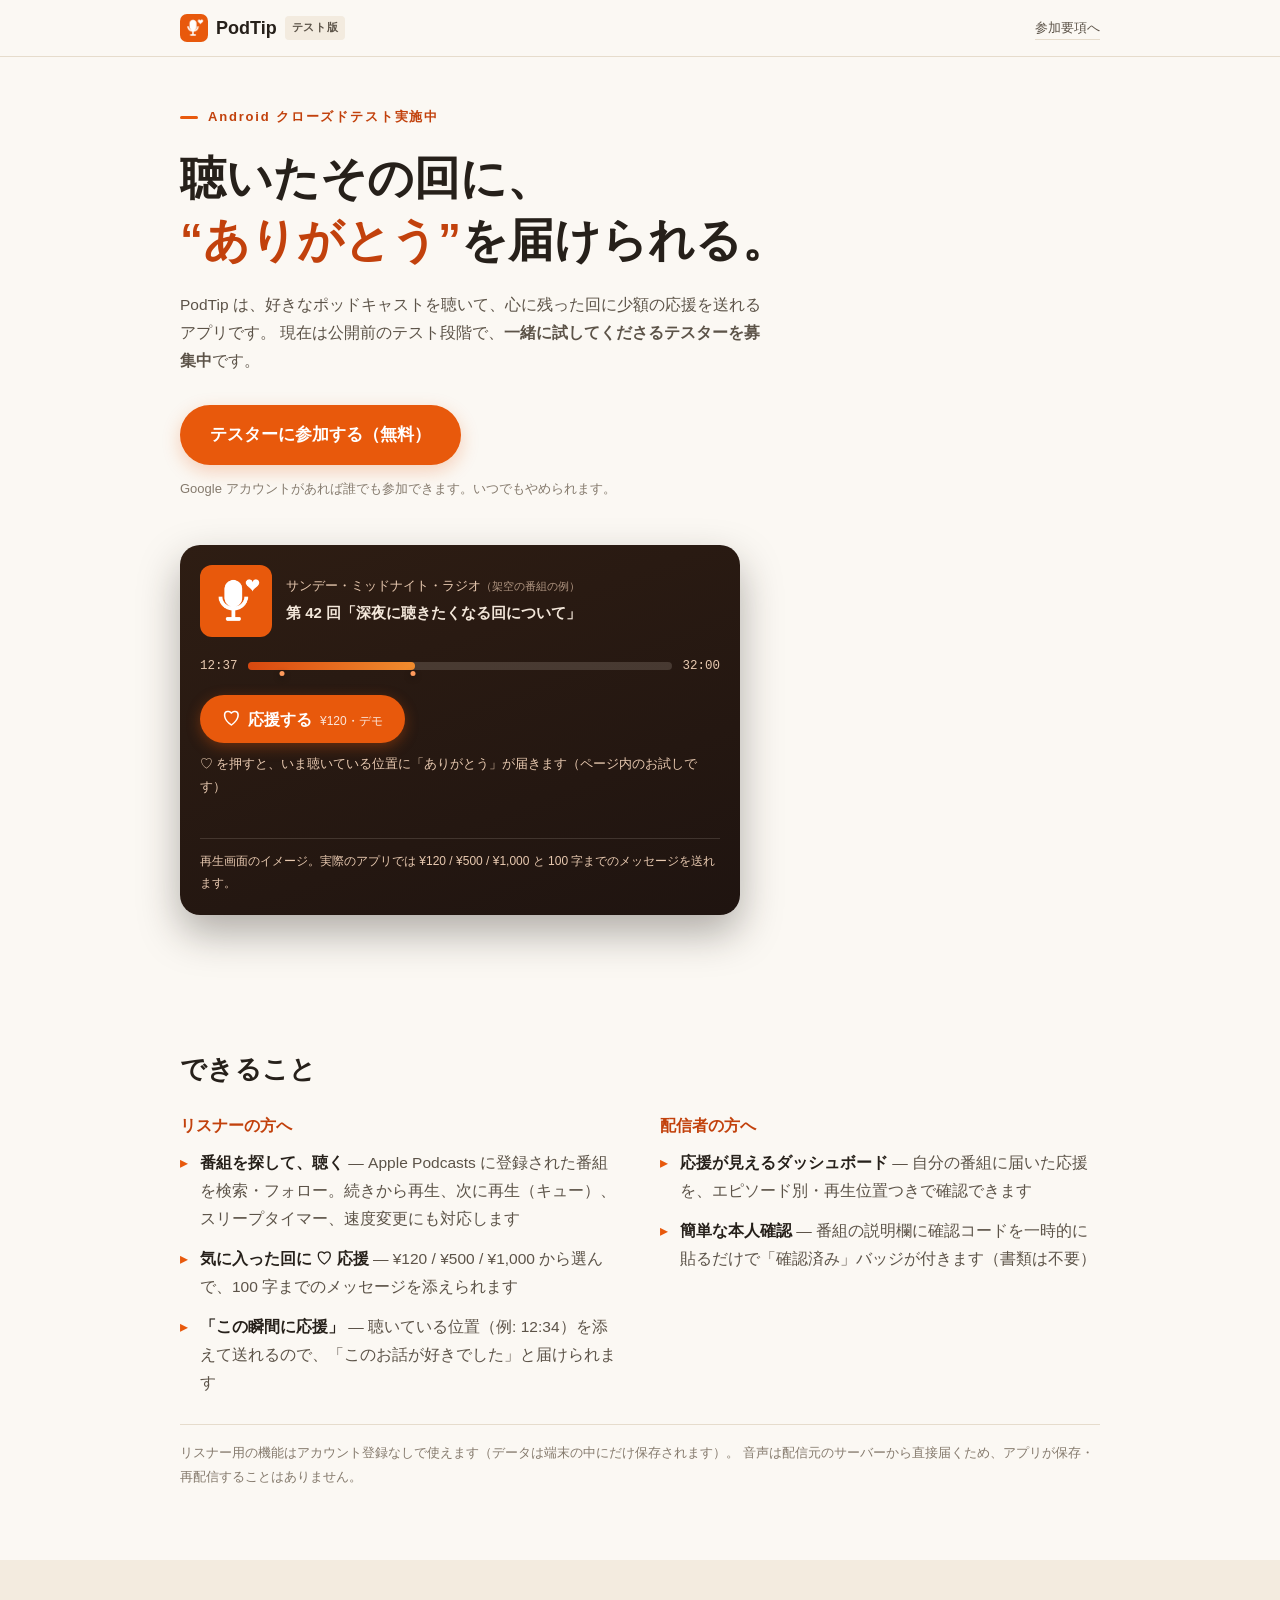
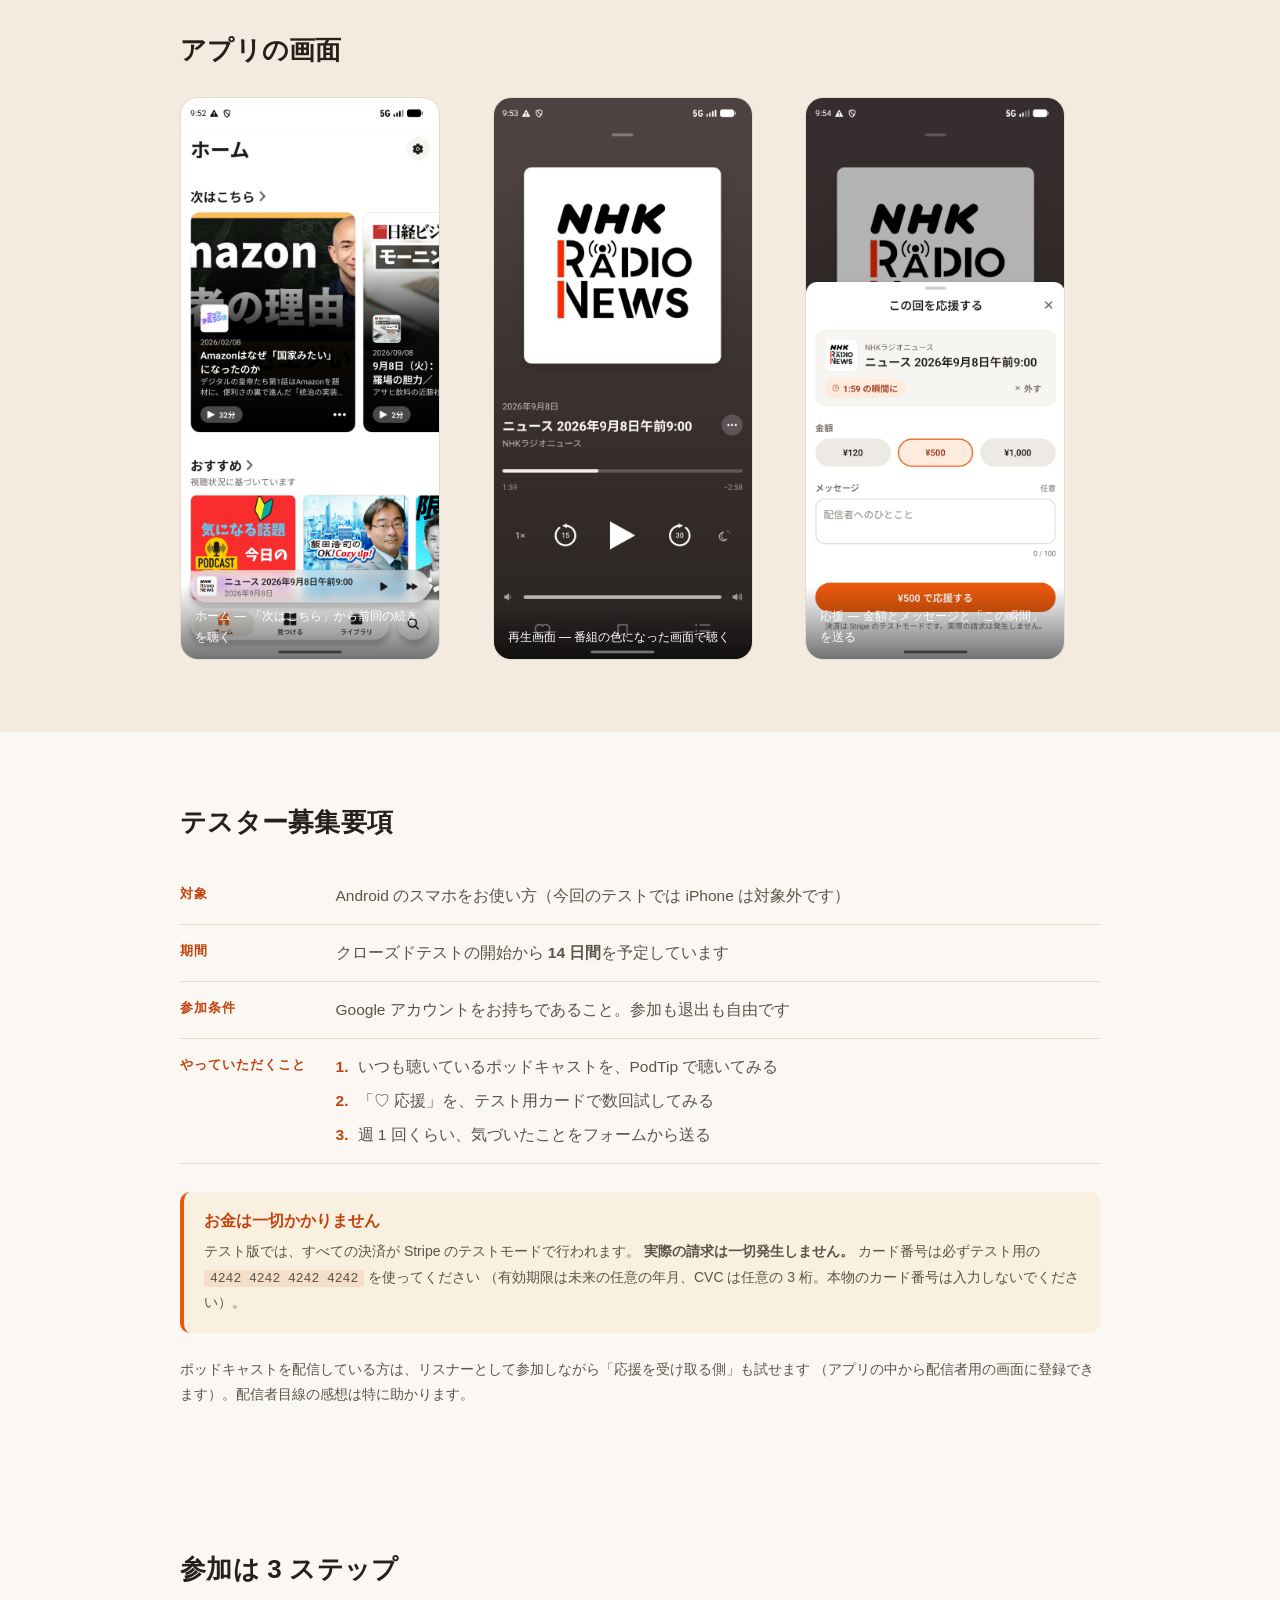
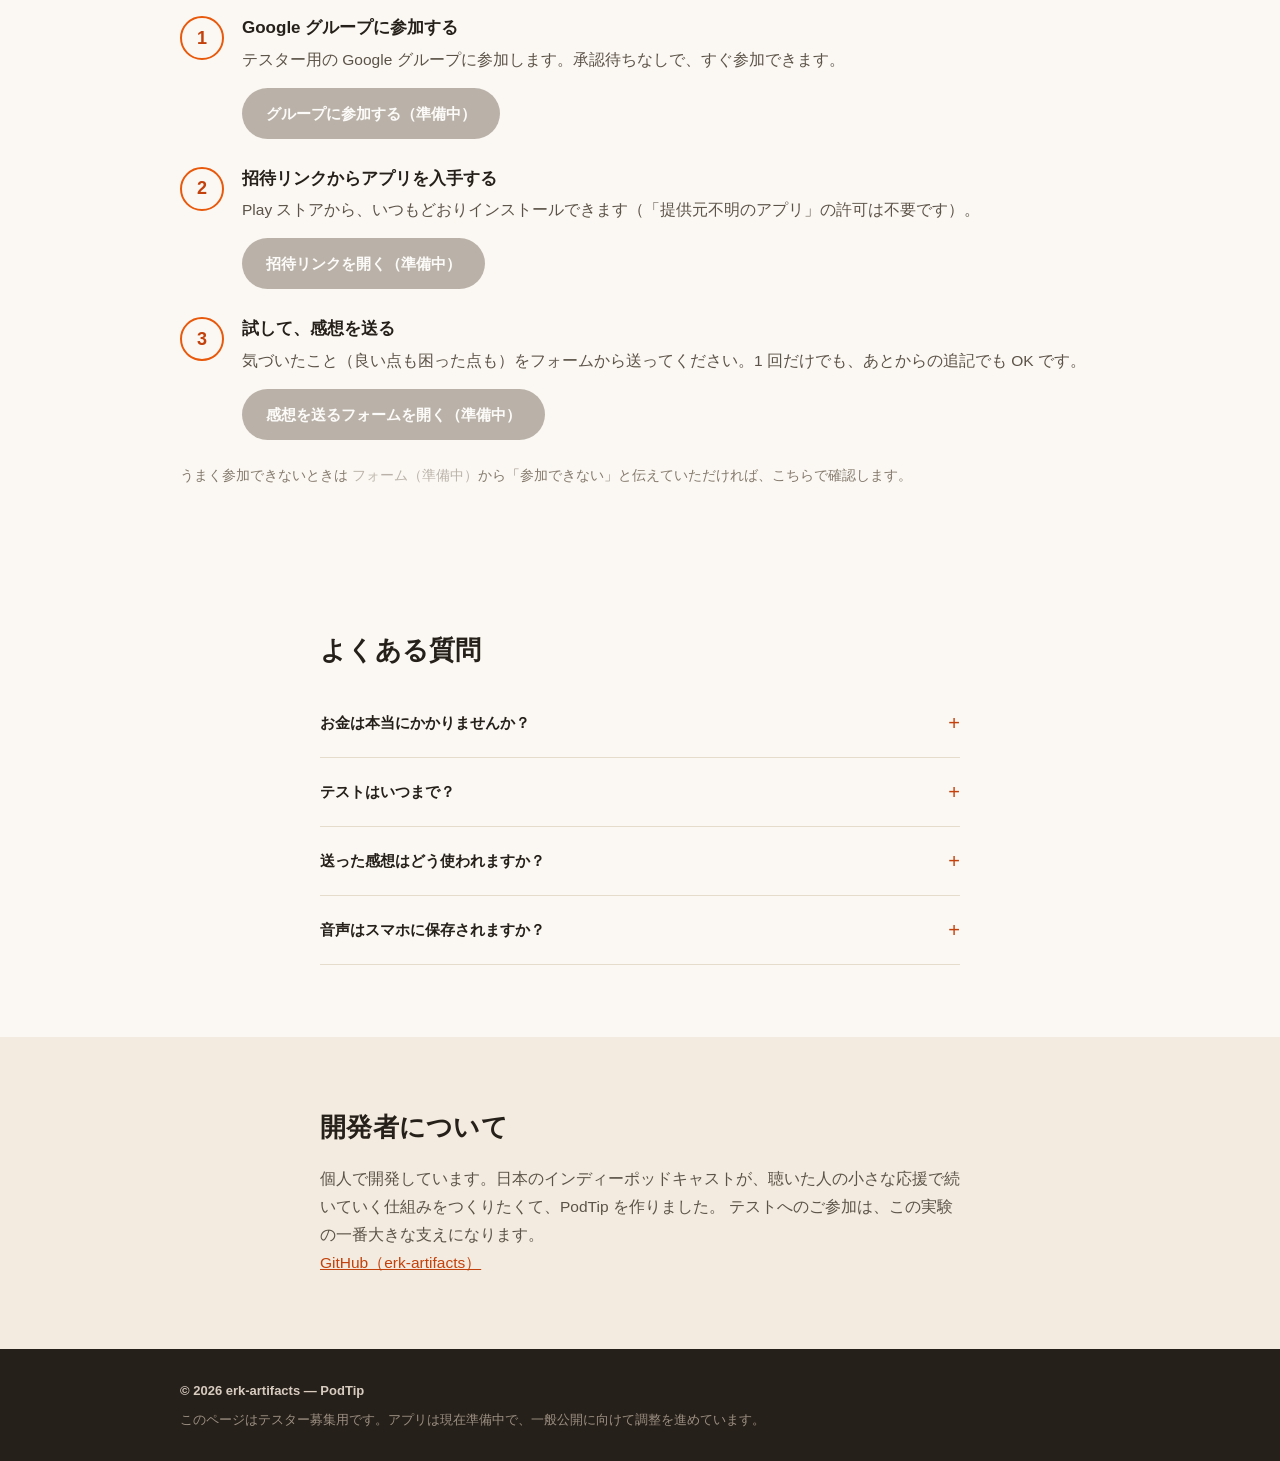
==== index.html @ e0c41a61 "PodTip テスター募集ページの初版 - 素の HTML + CSS + JS（ビルド不要） - 参加に必要な URL は js/config.js に集約（未設定時はボタンが「準備中」になる保険つ" ====
<!doctype html>
<html lang="ja">
<head>
  <meta charset="utf-8">
  <!-- スマホ縦画面を基本にした設定（募集対象が Android スマホユーザーのため） -->
  <meta name="viewport" content="width=device-width, initial-scale=1">

  <title>PodTip — ポッドキャスト投げ銭アプリ（テスター募集中）</title>
  <meta name="description" content="好きなポッドキャストを聴いて、心に残った回に少額の応援を送れるアプリです。番組の検索・フォロー・続きから再生・キューに対応。Android クローズドテストのテスターを募集中です。">

  <!-- SNS でシェアされたときの見え方（OGP）。URL は公開後の住所に合わせてある -->
  <meta property="og:type" content="website">
  <meta property="og:url" content="https://erk-artifacts.github.io/podtip-website/">
  <meta property="og:title" content="PodTip — ポッドキャスト投げ銭アプリ（テスター募集中）">
  <meta property="og:description" content="聴いたその回に、“ありがとう”を届けられる Android アプリ。クローズドテストのテスターを募集中です（お金はかかりません）。">
  <meta property="og:image" content="https://erk-artifacts.github.io/podtip-website/assets/icon.png">

  <link rel="icon" href="assets/favicon.png">
  <link rel="stylesheet" href="css/style.css">
</head>
<body>

  <!-- ==================== ヘッダー ==================== -->
  <header class="site-header">
    <div class="wrap header-inner">
      <p class="brand">
        <img class="brand-icon" src="assets/icon.png" alt="" width="28" height="28">
        <span>PodTip</span>
        <span class="badge">テスト版</span>
      </p>
      <a class="header-link" href="#join">参加要項へ</a>
    </div>
  </header>

  <main>

    <!-- ==================== ヒーロー（一番伝えたいこと） ==================== -->
    <section class="hero">
      <div class="wrap">
        <p class="eyebrow">Android クローズドテスト実施中</p>
        <h1>聴いたその回に、<br><em>“ありがとう”</em>を届けられる。</h1>
        <p class="lead">
          PodTip は、好きなポッドキャストを聴いて、心に残った回に少額の応援を送れるアプリです。
          現在は公開前のテスト段階で、<strong>一緒に試してくださるテスターを募集中</strong>です。
        </p>
        <div class="hero-cta">
          <a class="cta" href="#join">テスターに参加する（無料）</a>
          <p class="cta-note">Google アカウントがあれば誰でも参加できます。いつでもやめられます。</p>
        </div>

        <!-- アプリの再生画面を模した「動くデモ」。
             ♡ ボタンを押すと、いま聴いている位置にハートのピンが刺さります -->
        <figure class="player">
          <div class="player-now">
            <img class="player-art" src="assets/icon.png" alt="" width="72" height="72">
            <div class="player-meta">
              <p class="player-show">サンデー・ミッドナイト・ラジオ<span class="player-dummy">（架空の番組の例）</span></p>
              <p class="player-ep">第 42 回「深夜に聴きたくなる回について」</p>
            </div>
          </div>
          <div class="player-seek">
            <span class="player-time" id="timeNow">12:34</span>
            <!-- このバーの内側に、JavaScript で「応援が届いた位置」のピンを刺します -->
            <div class="seek-bar" id="seekBar">
              <div class="seek-fill" id="seekFill"></div>
            </div>
            <span class="player-time player-total">32:00</span>
          </div>
          <div class="player-actions">
            <button type="button" class="tip-button" id="tipDemo">
              <span class="tip-heart" aria-hidden="true">♡</span>
              応援する<span class="tip-sub">¥120・デモ</span>
            </button>
            <p class="player-note">♡ を押すと、いま聴いている位置に「ありがとう」が届きます（ページ内のお試しです）</p>
          </div>
          <!-- 押したときの「届きました」表示（音は出ません） -->
          <p class="player-toast" id="playerToast" role="status" aria-live="polite"></p>
          <figcaption class="player-caption">
            再生画面のイメージ。実際のアプリでは ¥120 / ¥500 / ¥1,000 と 100 字までのメッセージを送れます。
          </figcaption>
        </figure>
      </div>
    </section>

    <!-- ==================== できること ==================== -->
    <section class="section" id="about">
      <div class="wrap">
        <h2>できること</h2>
        <div class="audience">
          <section class="aud">
            <h3>リスナーの方へ</h3>
            <ul class="aud-list">
              <li><strong>番組を探して、聴く</strong> — Apple Podcasts に登録された番組を検索・フォロー。続きから再生、次に再生（キュー）、スリープタイマー、速度変更にも対応します</li>
              <li><strong>気に入った回に ♡ 応援</strong> — ¥120 / ¥500 / ¥1,000 から選んで、100 字までのメッセージを添えられます</li>
              <li><strong>「この瞬間に応援」</strong> — 聴いている位置（例: 12:34）を添えて送れるので、「このお話が好きでした」と届けられます</li>
            </ul>
          </section>
          <section class="aud">
            <h3>配信者の方へ</h3>
            <ul class="aud-list">
              <li><strong>応援が見えるダッシュボード</strong> — 自分の番組に届いた応援を、エピソード別・再生位置つきで確認できます</li>
              <li><strong>簡単な本人確認</strong> — 番組の説明欄に確認コードを一時的に貼るだけで「確認済み」バッジが付きます（書類は不要）</li>
            </ul>
          </section>
        </div>
        <p class="privacy-note">
          リスナー用の機能はアカウント登録なしで使えます（データは端末の中にだけ保存されます）。
          音声は配信元のサーバーから直接届くため、アプリが保存・再配信することはありません。
        </p>
      </div>
    </section>

    <!-- ==================== 画面 ==================== -->
    <section class="section section-alt">
      <div class="wrap">
        <h2>アプリの画面</h2>
        <ul class="shots">
          <li>
            <figure>
              <img class="screenshot" src="assets/screenshots/01-home.png" alt="ホーム画面。「次はこちら」という続きから聴ける回のカードが並んでいる様子">
              <figcaption>ホーム — 「次はこちら」から前回の続きを聴く</figcaption>
            </figure>
          </li>
          <li>
            <figure>
              <img class="screenshot" src="assets/screenshots/02-player.png" alt="再生画面。番組アートワークの色を使った大きな画面で、シークバーや速度、スリープタイマーなどの操作が並んでいる様子">
              <figcaption>再生画面 — 番組の色になった画面で聴く</figcaption>
            </figure>
          </li>
          <li>
            <figure>
              <img class="screenshot" src="assets/screenshots/03-tip.png" alt="応援の送信画面。金額（¥120 / ¥500 / ¥1,000）とメッセージ、再生位置を選んで送る様子">
              <figcaption>応援 — 金額とメッセージと「この瞬間」を送る</figcaption>
            </figure>
          </li>
        </ul>
      </div>
    </section>

    <!-- ==================== テスター募集要項 ==================== -->
    <section class="section" id="join">
      <div class="wrap">
        <h2>テスター募集要項</h2>
        <dl class="terms">
          <div class="term">
            <dt>対象</dt>
            <dd>Android のスマホをお使い方（今回のテストでは iPhone は対象外です）</dd>
          </div>
          <div class="term">
            <dt>期間</dt>
            <dd>クローズドテストの開始から <strong>14 日間</strong>を予定しています</dd>
          </div>
          <div class="term">
            <dt>参加条件</dt>
            <dd>Google アカウントをお持ちであること。参加も退出も自由です</dd>
          </div>
          <div class="term">
            <dt>やっていただくこと</dt>
            <dd>
              <ol class="todo">
                <li>いつも聴いているポッドキャストを、PodTip で聴いてみる</li>
                <li>「♡ 応援」を、テスト用カードで数回試してみる</li>
                <li>週 1 回くらい、気づいたことをフォームから送る</li>
              </ol>
            </dd>
          </div>
        </dl>

        <!-- 一番誤解されやすい点（お金）を、ここではっきり伝える -->
        <aside class="notice">
          <h3>お金は一切かかりません</h3>
          <p>
            テスト版では、すべての決済が Stripe のテストモードで行われます。
            <strong>実際の請求は一切発生しません。</strong>
            カード番号は必ずテスト用の <code>4242 4242 4242 4242</code> を使ってください
            （有効期限は未来の任意の年月、CVC は任意の 3 桁。本物のカード番号は入力しないでください）。
          </p>
        </aside>

        <p class="creator-call">
          ポッドキャストを配信している方は、リスナーとして参加しながら「応援を受け取る側」も試せます
          （アプリの中から配信者用の画面に登録できます）。配信者目線の感想は特に助かります。
        </p>
      </div>
    </section>

    <!-- ==================== 参加の手順 ==================== -->
    <section class="section section-dark">
      <div class="wrap">
        <h2>参加は 3 ステップ</h2>
        <ol class="steps">
          <li class="step">
            <p class="step-num" aria-hidden="true">1</p>
            <div class="step-body">
              <h3>Google グループに参加する</h3>
              <p>テスター用の Google グループに参加します。承認待ちなしで、すぐ参加できます。</p>
              <a class="button" data-url="googleGroup" target="_blank" rel="noopener">グループに参加する</a>
            </div>
          </li>
          <li class="step">
            <p class="step-num" aria-hidden="true">2</p>
            <div class="step-body">
              <h3>招待リンクからアプリを入手する</h3>
              <p>Play ストアから、いつもどおりインストールできます（「提供元不明のアプリ」の許可は不要です）。</p>
              <a class="button" data-url="optIn" target="_blank" rel="noopener">招待リンクを開く</a>
            </div>
          </li>
          <li class="step">
            <p class="step-num" aria-hidden="true">3</p>
            <div class="step-body">
              <h3>試して、感想を送る</h3>
              <p>気づいたこと（良い点も困った点も）をフォームから送ってください。1 回だけでも、あとからの追記でも OK です。</p>
              <a class="button" data-url="feedback" target="_blank" rel="noopener">感想を送るフォームを開く</a>
            </div>
          </li>
        </ol>
        <p class="steps-note">
          うまく参加できないときは <a class="inline-link" data-url="feedback" target="_blank" rel="noopener">フォーム</a>から「参加できない」と伝えていただければ、こちらで確認します。
        </p>
      </div>
    </section>

    <!-- ==================== よくある質問 ==================== -->
    <section class="section">
      <div class="wrap wrap-narrow">
        <h2>よくある質問</h2>
        <div class="faq">
          <details>
            <summary>お金は本当にかかりませんか？</summary>
            <p>かかりません。テスト版ではすべての決済がテストモードで行われ、請求も引き落としも発生しません。応援の金額は記録されますが、実際のお金は動きません。</p>
          </details>
          <details>
            <summary>テストはいつまで？</summary>
            <p>開始から 14 日間を予定しています。途中でやめるのも自由です（グループから退出するだけです）。</p>
          </details>
          <details>
            <summary>送った感想はどう使われますか？</summary>
            <p>アプリの改善のためだけに使います。感想の内容を、個人を特定できる形で公開することはありません。</p>
          </details>
          <details>
            <summary>音声はスマホに保存されますか？</summary>
            <p>保存されません。音声は聴いている間だけ、配信元のサーバーから直接届きます。端末の容量を圧迫しません。</p>
          </details>
        </div>
      </div>
    </section>

    <!-- ==================== 開発者 ==================== -->
    <section class="section section-alt">
      <div class="wrap wrap-narrow">
        <h2>開発者について</h2>
        <p class="dev-text">
          個人で開発しています。日本のインディーポッドキャストが、聴いた人の小さな応援で続いていく仕組みをつくりたくて、PodTip を作りました。
          テストへのご参加は、この実験の一番大きな支えになります。
        </p>
        <p><a class="inline-link" href="https://github.com/erk-artifacts" target="_blank" rel="noopener">GitHub（erk-artifacts）</a></p>
      </div>
    </section>

  </main>

  <!-- ==================== フッター ==================== -->
  <footer class="site-footer">
    <div class="wrap">
      <p class="footer-brand">© 2026 erk-artifacts — PodTip</p>
      <p class="footer-note">このページはテスター募集用です。アプリは現在準備中で、一般公開に向けて調整を進めています。</p>
    </div>
  </footer>

  <!-- 参加に必要な URL をまとめた設定ファイル（js/config.js）を読み込んでから、動作を書いた main.js を読み込みます -->
  <script src="js/config.js"></script>
  <script src="js/main.js"></script>
</body>
</html>
---- css/style.css ----
/* ============================================================
   PodTip テスター募集ページのスタイル
   ------------------------------------------------------------
   色の考え方: ブランドのオレンジ（#E8590C）の「明るい面」と
   「暗い面（焦げたような濃い茶）」だけでページを作っています。
   ページ全体は暖かい紙色。再生画面デモのカードだけを「夜」にして、
   アプリの持つ静けさと暖かさを両方見せるのがねらいです。
   ============================================================ */

/* ---------- 色・大きさの設定（ここを変えると全体が変わります） ---------- */
:root {
  --paper:      #FBF8F3;  /* ページの地（暖かい白） */
  --paper-2:    #F3EBDF;  /* セクションを分けるときの面 */
  --ink:        #26201A;  /* 本文の黒（暖かい黒） */
  --ink-soft:   #5C5348;  /* 少し薄い黒 */
  --muted:      #857A6D;  /* 注釈などの薄い色 */
  --line:       #E6DCCC;  /* 罫線 */
  --brand:      #E8590C;  /* ブランドのオレンジ（大きい場所用） */
  --brand-strong:#C2410C; /* 小さい文字にも使える濃いオレンジ */
  --ember:      #241812;  /* 夜の背景（オレンジの暗い面） */
  --ember-ink:  #F3E7DA;  /* 夜の上の文字 */
  --ember-soft: #E8C9B0;  /* 夜の上の薄い文字 */
  --ember-acc:  #FF9A5C;  /* 夜の上の明るいオレンジ */

  --radius: 14px;
}

/* ---------- 最初の整理（どのブラウザでも同じ見え方にする最低限） ---------- */
* { box-sizing: border-box; }
html { scroll-behavior: smooth; }
body {
  margin: 0;
  background: var(--paper);
  color: var(--ink);
  font-family: -apple-system, BlinkMacSystemFont, "Segoe UI",
    "Hiragino Kaku Gothic ProN", "Hiragino Sans", "Yu Gothic UI", "Yu Gothic",
    Meiryo, "Noto Sans JP", sans-serif;
  font-size: 15.5px;
  line-height: 1.8;
  -webkit-font-smoothing: antialiased;
}
img { max-width: 100%; display: block; }
h1, h2, h3 { line-height: 1.4; margin: 0; }
h2 { font-size: 26px; font-weight: 800; letter-spacing: .01em; }
p { margin: 0; }
ul, ol { margin: 0; padding: 0; list-style: none; }
a { color: var(--brand-strong); }

/* キーボード操作の人に、いまどこにいるか見えるようにする */
:focus-visible { outline: 2px solid var(--brand-strong); outline-offset: 2px; }

/* ---------- 横幅の容器 ---------- */
.wrap { max-width: 960px; margin: 0 auto; padding: 0 20px; }
.wrap-narrow { max-width: 680px; }

/* ---------- ヘッダー ---------- */
.site-header {
  border-bottom: 1px solid var(--line);
  background: var(--paper);
}
.header-inner {
  display: flex;
  align-items: center;
  justify-content: space-between;
  padding-top: 12px;
  padding-bottom: 12px;
}
.brand {
  display: flex;
  align-items: center;
  gap: 8px;
  margin: 0;
  font-size: 18px;
  font-weight: 800;
}
.brand-icon { border-radius: 7px; }
.badge {
  font-size: 11px;
  font-weight: 600;
  color: var(--ink-soft);
  background: var(--paper-2);
  border-radius: 4px;
  padding: 2px 7px;
  letter-spacing: .06em;
}
.header-link {
  font-size: 13px;
  color: var(--ink-soft);
  text-decoration: none;
  border-bottom: 1px solid var(--line);
}
.header-link:hover { color: var(--brand-strong); border-color: var(--brand-strong); }

/* ---------- セクション共通の余白 ---------- */
.section { padding-top: 56px; padding-bottom: 56px; }
.section-alt { background: var(--paper-2); }

/* ============================================================
   ヒーロー（一番伝えたいこと）
   ============================================================ */
.hero { padding-top: 48px; padding-bottom: 64px; }

.eyebrow {
  display: flex;
  align-items: center;
  gap: 10px;
  font-size: 13px;
  font-weight: 700;
  letter-spacing: .14em;
  color: var(--brand-strong);
}
.eyebrow::before {
  content: "";
  width: 18px;
  height: 3px;
  border-radius: 2px;
  background: var(--brand);
}

.hero h1 {
  margin-top: 18px;
  font-size: clamp(30px, 7.2vw, 46px);
  font-weight: 800;
  font-feature-settings: "palt"; /* 和文の約物を詰めて、見出しを締める */
  line-height: 1.35;
}
.hero h1 em {
  font-style: normal;
  color: var(--brand-strong);
}

.lead {
  margin-top: 20px;
  max-width: 38em;
  color: var(--ink-soft);
}

.hero-cta { margin-top: 30px; }
.cta {
  display: inline-block;
  background: var(--brand);
  color: #fff;
  font-size: 17px;
  font-weight: 700;
  text-decoration: none;
  padding: 15px 30px;
  border-radius: 999px;
  box-shadow: 0 6px 18px rgba(232, 89, 12, .25);
  transition: background .15s ease, transform .15s ease;
}
.cta:hover { background: #D9480F; transform: translateY(-1px); }
.cta:active { transform: translateY(0); }
.cta-note { margin-top: 12px; font-size: 13px; color: var(--muted); }

/* ============================================================
   再生画面のデモ（このページの顔）
   ------------------------------------------------------------
   アプリの再生画面のように、暗い面の上に
   シークバーと ♡ ボタンを置いています。
   ============================================================ */
.player {
  margin: 44px 0 0;
  max-width: 560px;
  padding: 20px;
  border-radius: 20px;
  background: linear-gradient(160deg, #2E1D13, #1F1410);
  box-shadow: 0 18px 40px rgba(38, 32, 26, .35);
}

.player-now { display: flex; gap: 14px; align-items: center; }
.player-art { border-radius: 12px; }
.player-meta { min-width: 0; }
.player-show {
  font-size: 12.5px;
  color: var(--ember-soft);
  overflow: hidden;
  text-overflow: ellipsis;
  white-space: nowrap;
}
.player-dummy { font-size: 10.5px; opacity: .7; }
.player-ep {
  margin-top: 2px;
  font-size: 15px;
  font-weight: 700;
  color: var(--ember-ink);
}

/* シークバー（再生位置のバー） */
.player-seek {
  display: flex;
  align-items: center;
  gap: 10px;
  margin-top: 18px;
}
.player-time {
  font-family: ui-monospace, "SF Mono", Consolas, "Courier New", monospace;
  font-variant-numeric: tabular-nums; /* 数字の幅がそろって、カウントアップしても震えない */
  font-size: 12.5px;
  color: var(--ember-soft);
  min-width: 4.5ch;
}
.player-total { text-align: right; }
.seek-bar {
  position: relative;
  flex: 1;
  height: 8px;
  border-radius: 999px;
  background: rgba(243, 231, 218, .16);
}
.seek-fill {
  height: 100%;
  border-radius: inherit;
  background: linear-gradient(90deg, #D9480F, #F08C2E); /* アートワークの支配色グラデの引用 */
}

/* ♡ のピン（応援が届いた位置の目印） */
.seek-pin {
  position: absolute;
  bottom: 2px;
  transform: translateX(-50%);
  font-size: 13px;
  line-height: 1;
  color: var(--ember-acc);
  filter: drop-shadow(0 2px 3px rgba(0, 0, 0, .45));
  pointer-events: none;
  animation: pin-drop .35s ease-out;
}
.seek-pin::after { /* ♡ の下に、バー上の位置を示す点 */
  content: "";
  position: absolute;
  left: 50%;
  top: 100%;
  transform: translate(-50%, 3px);
  width: 5px;
  height: 5px;
  border-radius: 50%;
  background: var(--ember-acc);
}
@keyframes pin-drop {
  from { transform: translateX(-50%) translateY(-7px); opacity: 0; }
  to   { transform: translateX(-50%) translateY(0);    opacity: 1; }
}

/* ♡ 応援ボタン */
.player-actions { margin-top: 18px; }
.tip-button {
  display: inline-flex;
  align-items: baseline;
  gap: 8px;
  border: none;
  cursor: pointer;
  background: var(--brand);
  color: #fff;
  font-size: 16px;
  font-weight: 700;
  font-family: inherit;
  padding: 12px 22px;
  border-radius: 999px;
  box-shadow: 0 4px 14px rgba(232, 89, 12, .35);
  transition: background .15s ease;
}
.tip-button:hover { background: #D9480F; }
.tip-heart { font-size: 18px; }
.tip-sub { font-size: 12px; font-weight: 500; opacity: .85; }
.tip-button.bounce { animation: bounce .35s ease-out; }
@keyframes bounce {
  0%   { transform: scale(1); }
  35%  { transform: scale(1.07); }
  100% { transform: scale(1); }
}

.player-note {
  margin-top: 10px;
  font-size: 12.5px;
  color: var(--ember-soft);
}

/* 「届きました」の一言表示 */
.player-toast {
  min-height: 1.4em;
  margin-top: 8px;
  font-size: 13px;
  color: var(--ember-acc);
  opacity: 0;
  transition: opacity .25s ease;
}
.player-toast.is-shown { opacity: 1; }

.player-caption {
  margin-top: 14px;
  font-size: 12px;
  color: var(--ember-soft);
  border-top: 1px solid rgba(243, 231, 218, .14);
  padding-top: 12px;
}

/* ============================================================
   できること
   ============================================================ */
.audience { margin-top: 28px; display: grid; gap: 28px; }
.aud h3 {
  font-size: 16px;
  font-weight: 800;
  color: var(--brand-strong);
}
.aud-list { margin-top: 12px; display: grid; gap: 12px; }
.aud-list li {
  position: relative;
  padding-left: 20px;
  color: var(--ink-soft);
}
.aud-list li::before {
  content: "▸";
  position: absolute;
  left: 0;
  color: var(--brand);
}
.aud-list strong { color: var(--ink); }

.privacy-note {
  margin-top: 28px;
  font-size: 13px;
  color: var(--muted);
  border-top: 1px solid var(--line);
  padding-top: 16px;
}

/* ============================================================
   アプリの画面（スクリーンショット）
   ============================================================ */
.shots {
  margin-top: 28px;
  display: grid;
  gap: 18px;
}
.shots figure {
  margin: 0;
  aspect-ratio: 9 / 19.5;   /* スマホ画面の縦横比。画像がまだ無くても枠が崩れない */
  border-radius: 18px;
  border: 1px solid var(--line);
  background: #fff;
  overflow: hidden;
  position: relative;
}
.shots .screenshot {
  width: 100%;
  height: 100%;
  object-fit: cover;
}
.shots figcaption {
  position: absolute;
  left: 0; right: 0; bottom: 0;
  padding: 20px 14px 10px;
  font-size: 12px;
  color: #fff;
  background: linear-gradient(transparent, rgba(0, 0, 0, .55));
}

/* 画像がまだ無いとき: 「準備中」の枠に切り替える（js/main.js が付けた印で判断） */
.shots figure.is-missing { border-style: dashed; background: var(--paper); }
.shots figure.is-missing .screenshot { display: none; }
.shots figure.is-missing figcaption {
  position: static;
  padding: 0;
  margin: 0;
  background: none;
  color: var(--muted);
}
.shots figure.is-missing::before {
  content: "スクリーンショット準備中";
  position: absolute;
  inset: 0;
  display: grid;
  place-items: center;
  font-size: 13px;
  color: var(--muted);
}

/* ============================================================
   テスター募集要項
   ============================================================ */
.terms { margin-top: 28px; }
.term {
  display: grid;
  gap: 4px;
  padding: 14px 0;
  border-bottom: 1px solid var(--line);
}
.term dt {
  font-size: 13px;
  font-weight: 700;
  color: var(--brand-strong);
  letter-spacing: .08em;
}
.term dd { margin: 0; color: var(--ink-soft); }
.todo { display: grid; gap: 6px; }
.todo li { position: relative; padding-left: 22px; }
.todo li::before {
  content: counter(list-item) ".";
  position: absolute;
  left: 0;
  font-weight: 700;
  color: var(--brand-strong);
  font-variant-numeric: tabular-nums;
}

/* 「お金はかかりません」の強調枠 */
.notice {
  margin-top: 28px;
  background: #FAF0E0;
  border-left: 4px solid var(--brand);
  border-radius: 10px;
  padding: 18px 20px;
}
.notice h3 { font-size: 15.5px; font-weight: 800; color: var(--brand-strong); }
.notice p { margin-top: 8px; font-size: 14px; color: var(--ink-soft); }
.notice code {
  font-family: ui-monospace, "SF Mono", Consolas, "Courier New", monospace;
  background: rgba(194, 65, 12, .1);
  padding: 1px 6px;
  border-radius: 4px;
  font-size: 13px;
}

.creator-call {
  margin-top: 24px;
  font-size: 14px;
  color: var(--ink-soft);
}

/* ============================================================
   参加は 3 ステップ
   ============================================================ */
.steps { margin-top: 28px; display: grid; gap: 28px; }
.step { display: flex; gap: 18px; }
.step-num {
  flex: none;
  width: 44px;
  height: 44px;
  display: grid;
  place-items: center;
  border: 2px solid var(--brand);
  border-radius: 50%;
  font-size: 18px;
  font-weight: 800;
  color: var(--brand-strong);
  font-variant-numeric: tabular-nums;
}
.step-body h3 { font-size: 17px; font-weight: 800; }
.step-body p { margin-top: 6px; color: var(--ink-soft); }

.button {
  display: inline-block;
  margin-top: 14px;
  background: var(--brand);
  color: #fff;
  font-size: 15px;
  font-weight: 700;
  text-decoration: none;
  padding: 12px 24px;
  border-radius: 999px;
  transition: background .15s ease;
}
.button:hover { background: #D9480F; }

/* URL がまだ未設定のボタン（js/main.js が付けた印） */
.is-pending { opacity: .55; cursor: default; }
a.button.is-pending { background: var(--muted); }
.inline-link.is-pending { color: var(--muted); text-decoration: none; }

.steps-note { margin-top: 24px; font-size: 13.5px; color: var(--muted); }
.inline-link { color: var(--brand-strong); }

/* ============================================================
   よくある質問（開閉する <details> を使っています）
   ============================================================ */
.faq { margin-top: 20px; }
.faq details { border-bottom: 1px solid var(--line); }
.faq summary {
  list-style: none;
  cursor: pointer;
  display: flex;
  align-items: center;
  justify-content: space-between;
  gap: 12px;
  padding: 16px 0;
  font-size: 15px;
  font-weight: 700;
}
.faq summary::-webkit-details-marker { display: none; }
.faq summary::after {
  content: "+";
  font-size: 20px;
  font-weight: 400;
  color: var(--brand-strong);
}
.faq details[open] summary::after { content: "−"; }
.faq details p { padding: 0 0 18px; color: var(--ink-soft); }

/* ============================================================
   開発者・フッター
   ============================================================ */
.dev-text { margin-top: 20px; color: var(--ink-soft); }

.site-footer {
  background: var(--ink);
  color: #D8CCC0;
  padding: 30px 0;
  font-size: 13px;
}
.footer-brand { font-weight: 700; }
.footer-note { margin-top: 6px; color: #9C8F82; }

/* ============================================================
   画面が広いとき（タブレット・パソコン）
   ============================================================ */
@media (min-width: 720px) {
  .section { padding-top: 72px; padding-bottom: 72px; }

  /* 「リスナーへ / 配信者へ」を左右に並べる */
  .audience { grid-template-columns: 1fr 1fr; gap: 40px; }

  /* スクリーンショットを 3 枚横並びに */
  .shots { grid-template-columns: repeat(3, 1fr); }
  .shots figure { max-width: 260px; }

  /* 募集要項を見開きっぽく 2 列に */
  .term { grid-template-columns: 9em 1fr; gap: 16px; }
}

/* ---------- 「動きを減らす」設定をしている人への配慮 ---------- */
@media (prefers-reduced-motion: reduce) {
  html { scroll-behavior: auto; }
  .seek-pin { animation: none; }
  .tip-button.bounce { animation: none; }
  .cta, .tip-button, .player-toast { transition: none; }
}
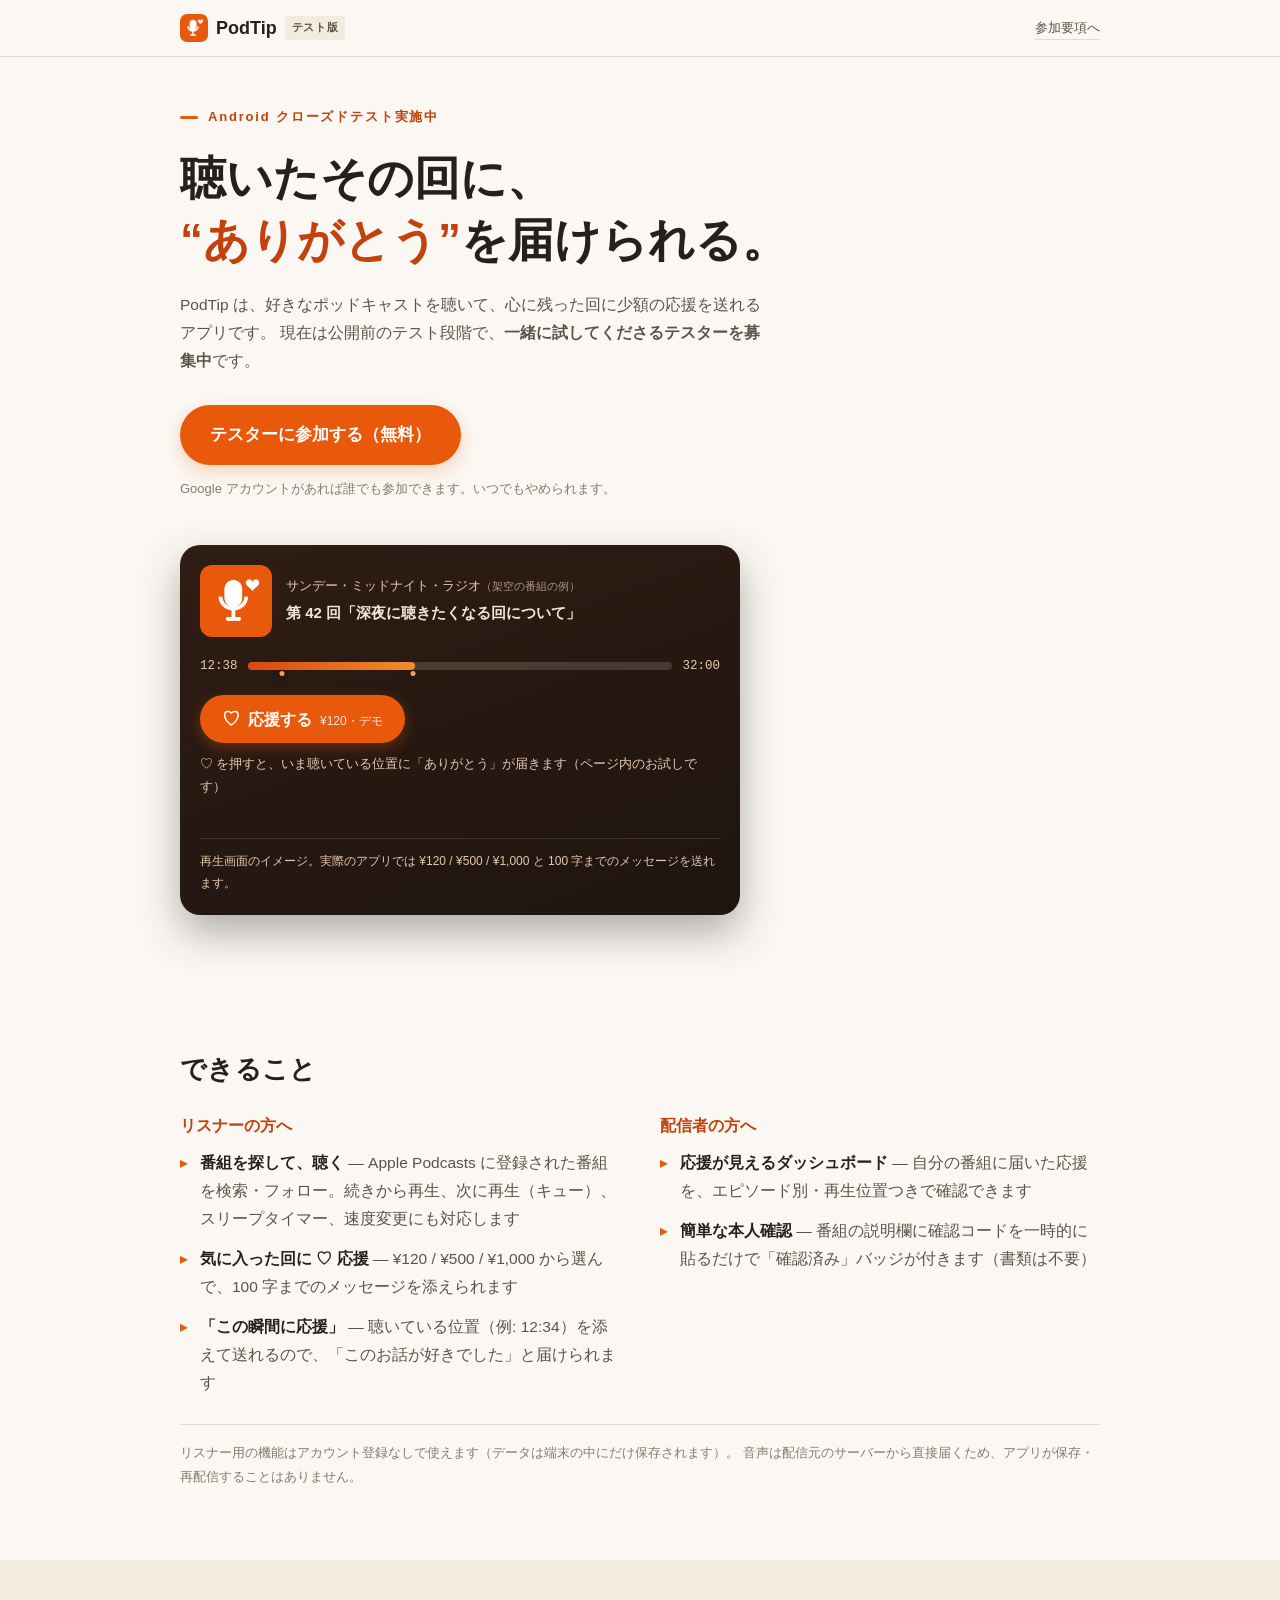
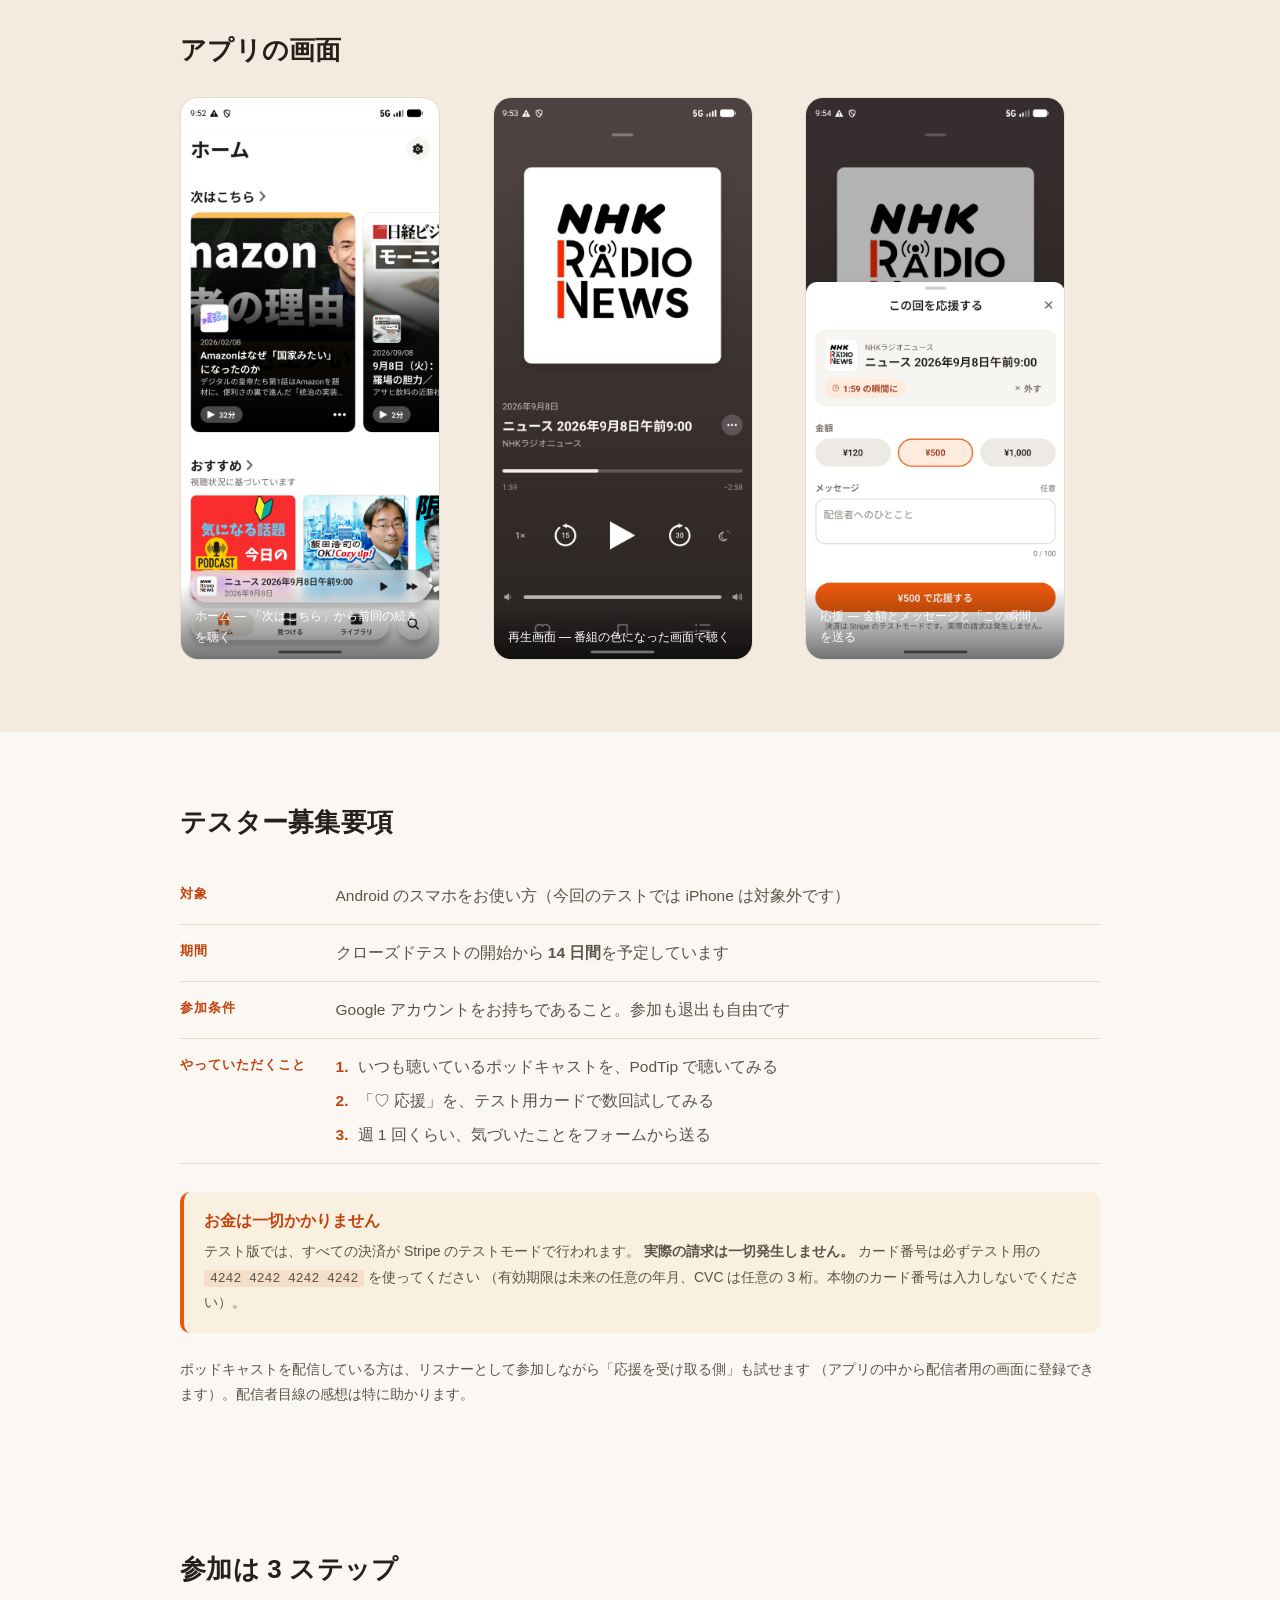
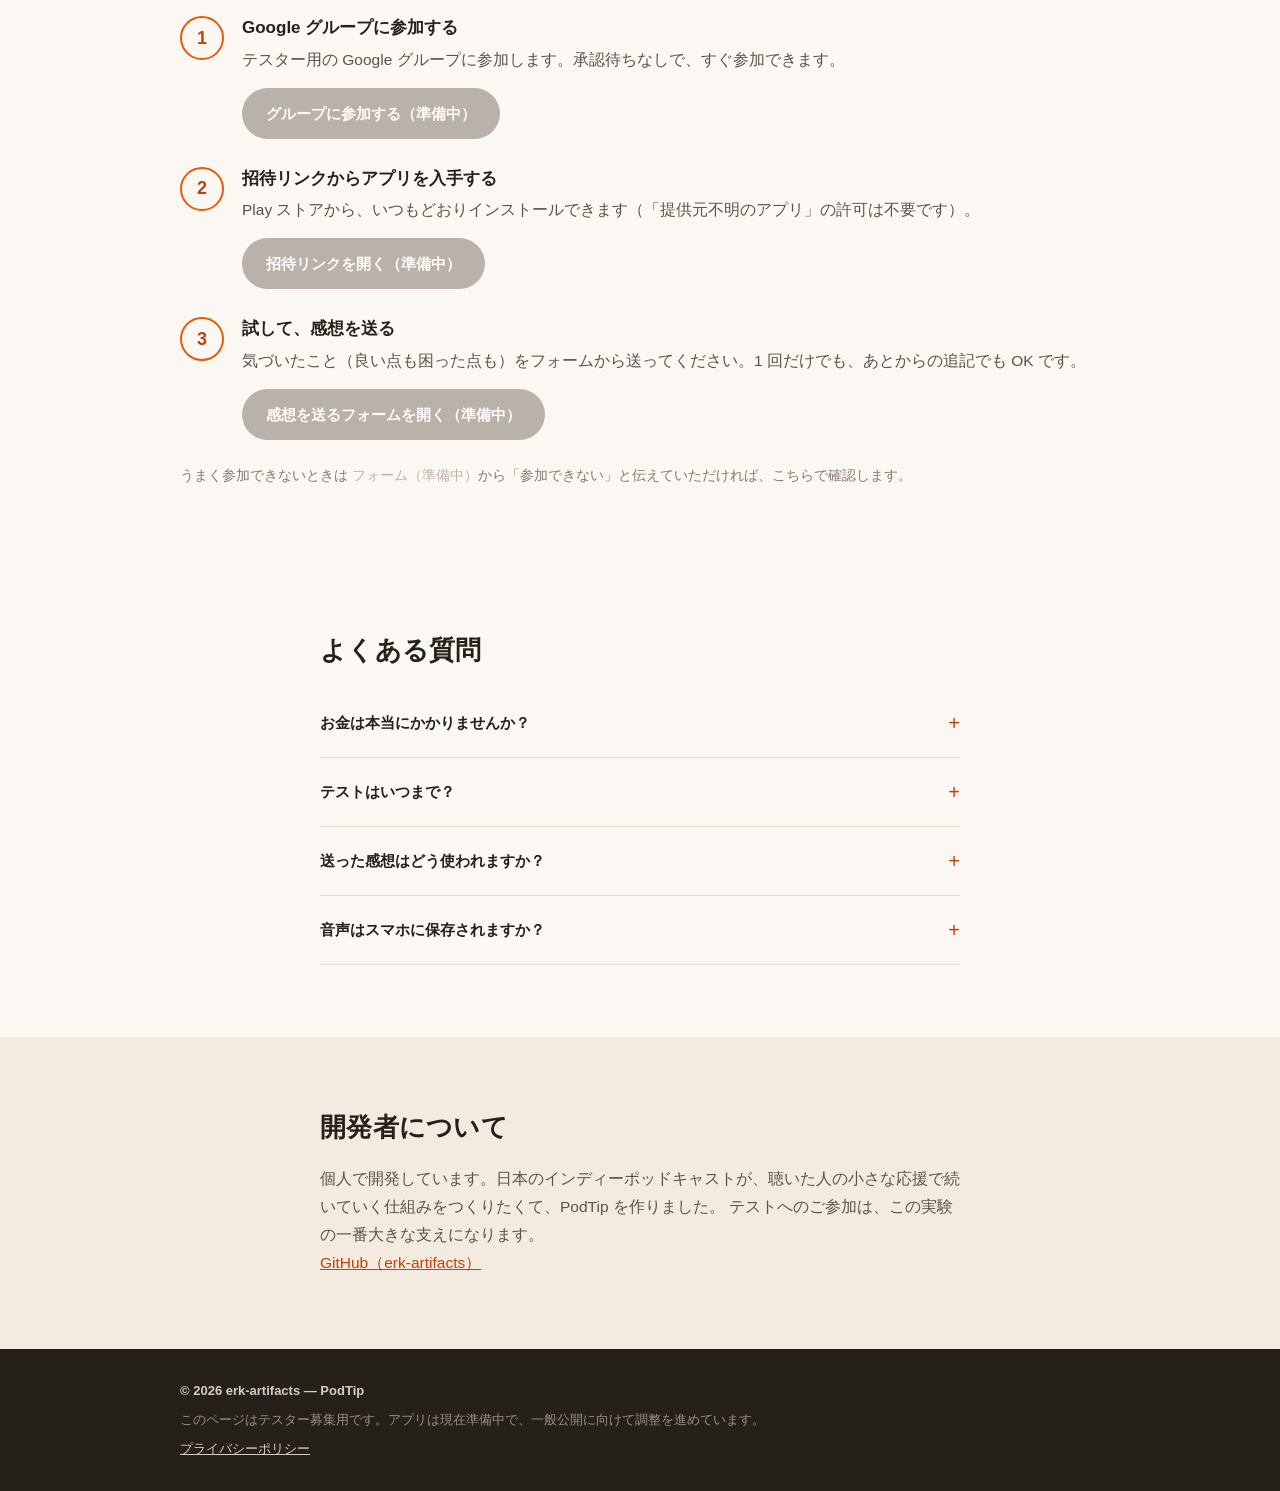
==== commit fc68633c: "feat: プライバシーポリシーのページを追加する(クローズドテスト提出用) Play Console のクローズドテストに必要なプライバシーポリシーの URL として privacy.html を追" ====
--- a/index.html
+++ b/index.html
@@ -264,6 +264,7 @@
     <div class="wrap">
       <p class="footer-brand">© 2026 erk-artifacts — PodTip</p>
       <p class="footer-note">このページはテスター募集用です。アプリは現在準備中で、一般公開に向けて調整を進めています。</p>
+      <p class="footer-note"><a href="privacy.html" style="color:#D8CCC0">プライバシーポリシー</a></p>
     </div>
   </footer>
 
--- a/css/style.css
+++ b/css/style.css
@@ -528,6 +528,73 @@
   .term { grid-template-columns: 9em 1fr; gap: 16px; }
 }
 
+/* ============================================================
+   プライバシーポリシーなど、文書ページの体裁（privacy.html）
+   ------------------------------------------------------------
+   トップページの意匠（▸ のリスト・罫線・暖かい色）をそのまま使い、
+   条文として読みやすい余白に整えています。
+   ============================================================ */
+.legal h3 {
+  margin-top: 40px;
+  font-size: 17px;
+  font-weight: 800;
+  letter-spacing: .01em;
+}
+.legal h3:first-child { margin-top: 0; }
+.legal p { margin-top: 12px; color: var(--ink-soft); }
+.legal strong { color: var(--ink); }
+
+.doc-updated {
+  margin-top: 16px;
+  font-size: 13px;
+  color: var(--muted);
+}
+
+.doc-list { margin-top: 10px; display: grid; gap: 8px; }
+.doc-list li {
+  position: relative;
+  padding-left: 20px;
+  color: var(--ink-soft);
+}
+.doc-list li::before {
+  content: "▸";
+  position: absolute;
+  left: 0;
+  color: var(--brand);
+}
+
+/* 「外部に送る情報」の表。スマホでは横に動かせるように包んでいる */
+.doc-scroll {
+  margin-top: 14px;
+  overflow-x: auto;
+  border: 1px solid var(--line);
+  border-radius: 10px;
+  background: #fff;
+}
+.doc-table {
+  width: 100%;
+  min-width: 560px;
+  border-collapse: collapse;
+  font-size: 14px;
+}
+.doc-table th, .doc-table td {
+  padding: 12px 14px;
+  text-align: left;
+  vertical-align: top;
+  border-bottom: 1px solid var(--line);
+  line-height: 1.65;
+}
+.doc-table th {
+  font-size: 12.5px;
+  font-weight: 700;
+  color: var(--brand-strong);
+  letter-spacing: .06em;
+  background: var(--paper-2);
+  white-space: nowrap;
+}
+.doc-table tr:last-child td { border-bottom: none; }
+.doc-table td { color: var(--ink-soft); }
+
 /* ---------- 「動きを減らす」設定をしている人への配慮 ---------- */
 @media (prefers-reduced-motion: reduce) {
   html { scroll-behavior: auto; }
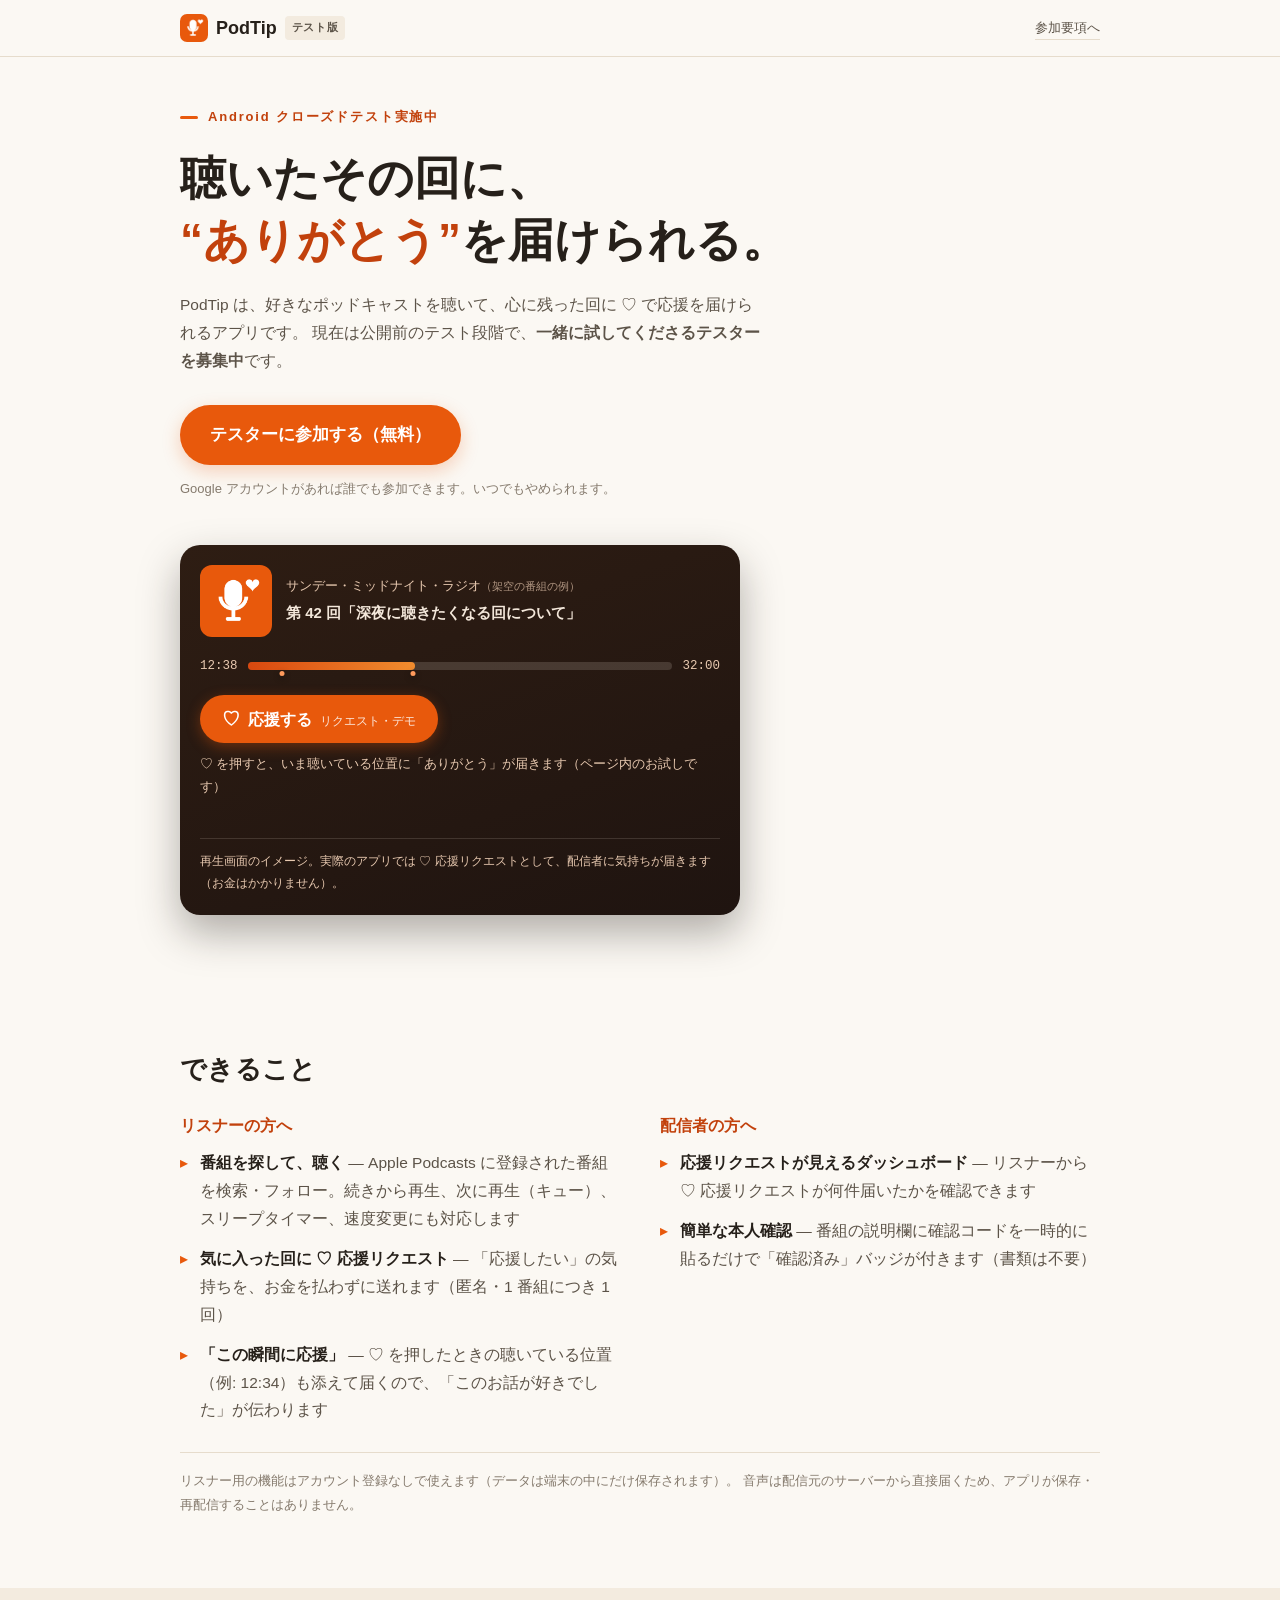
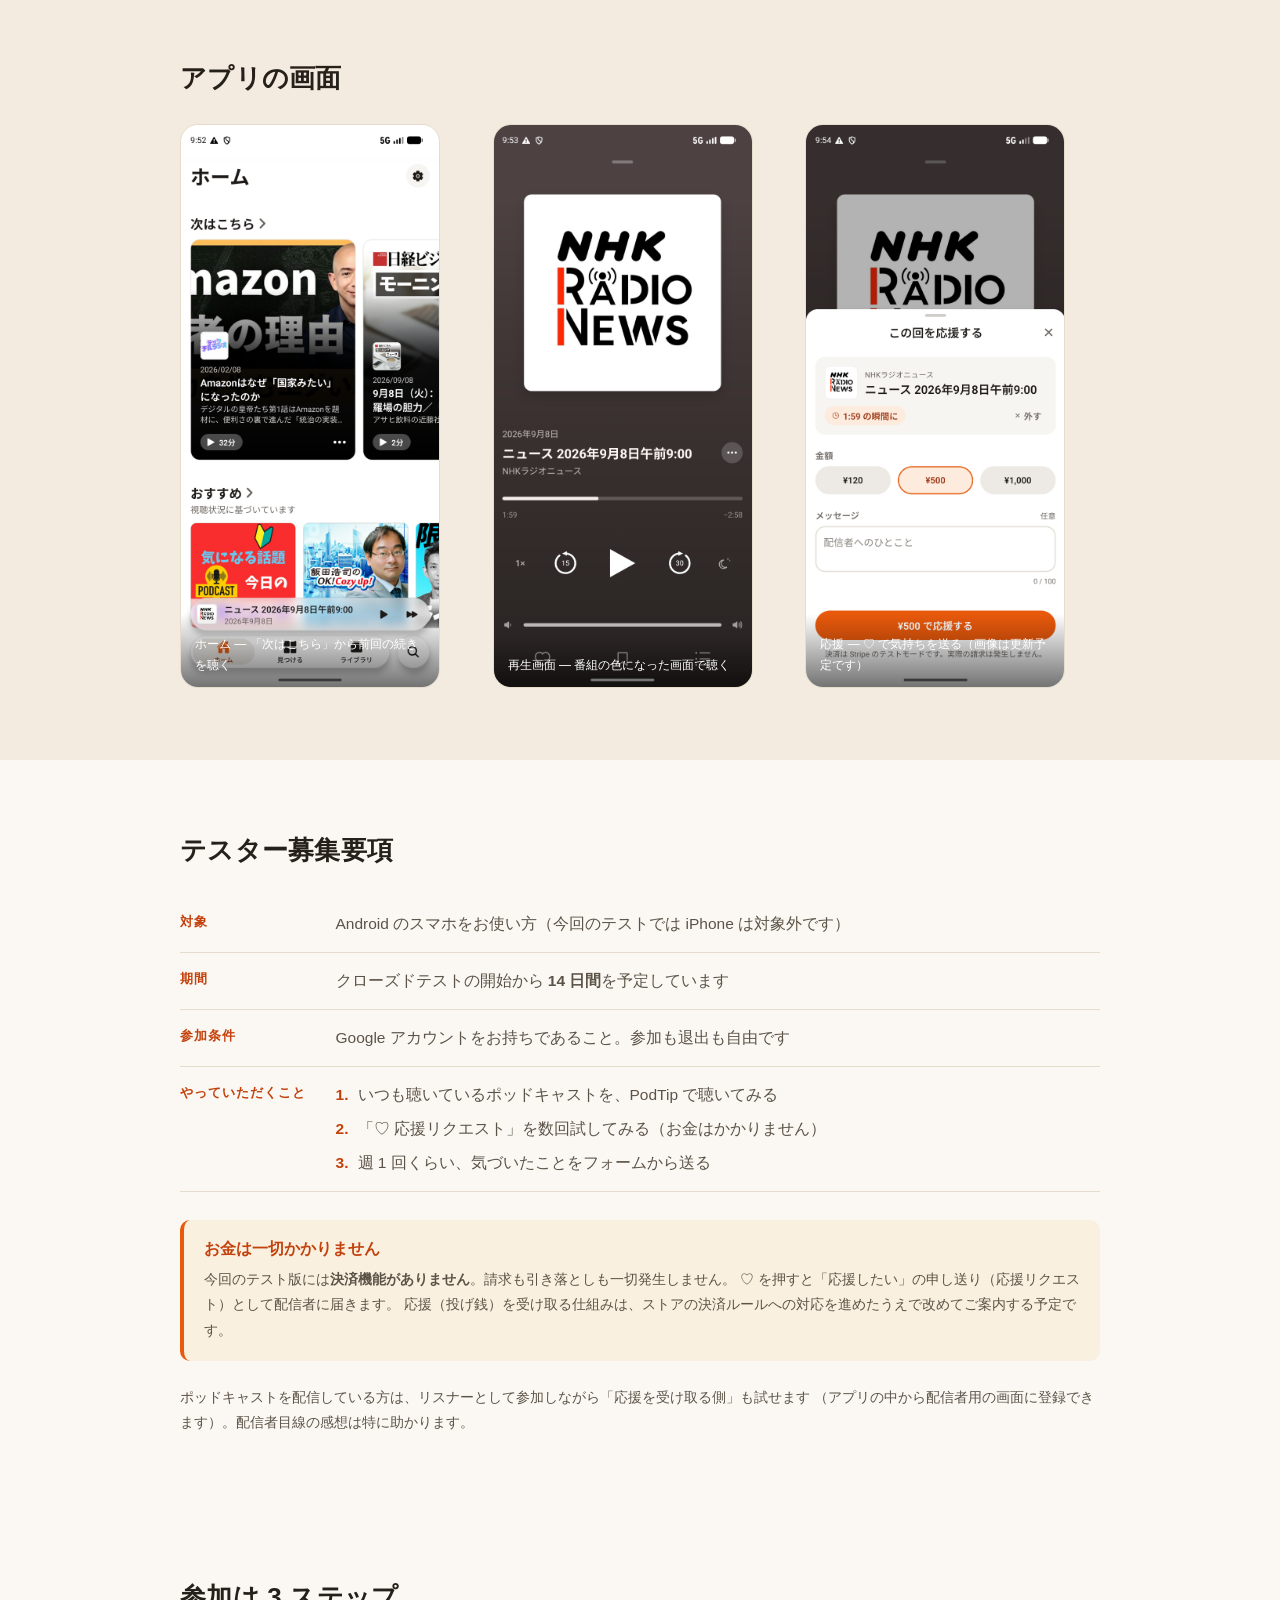
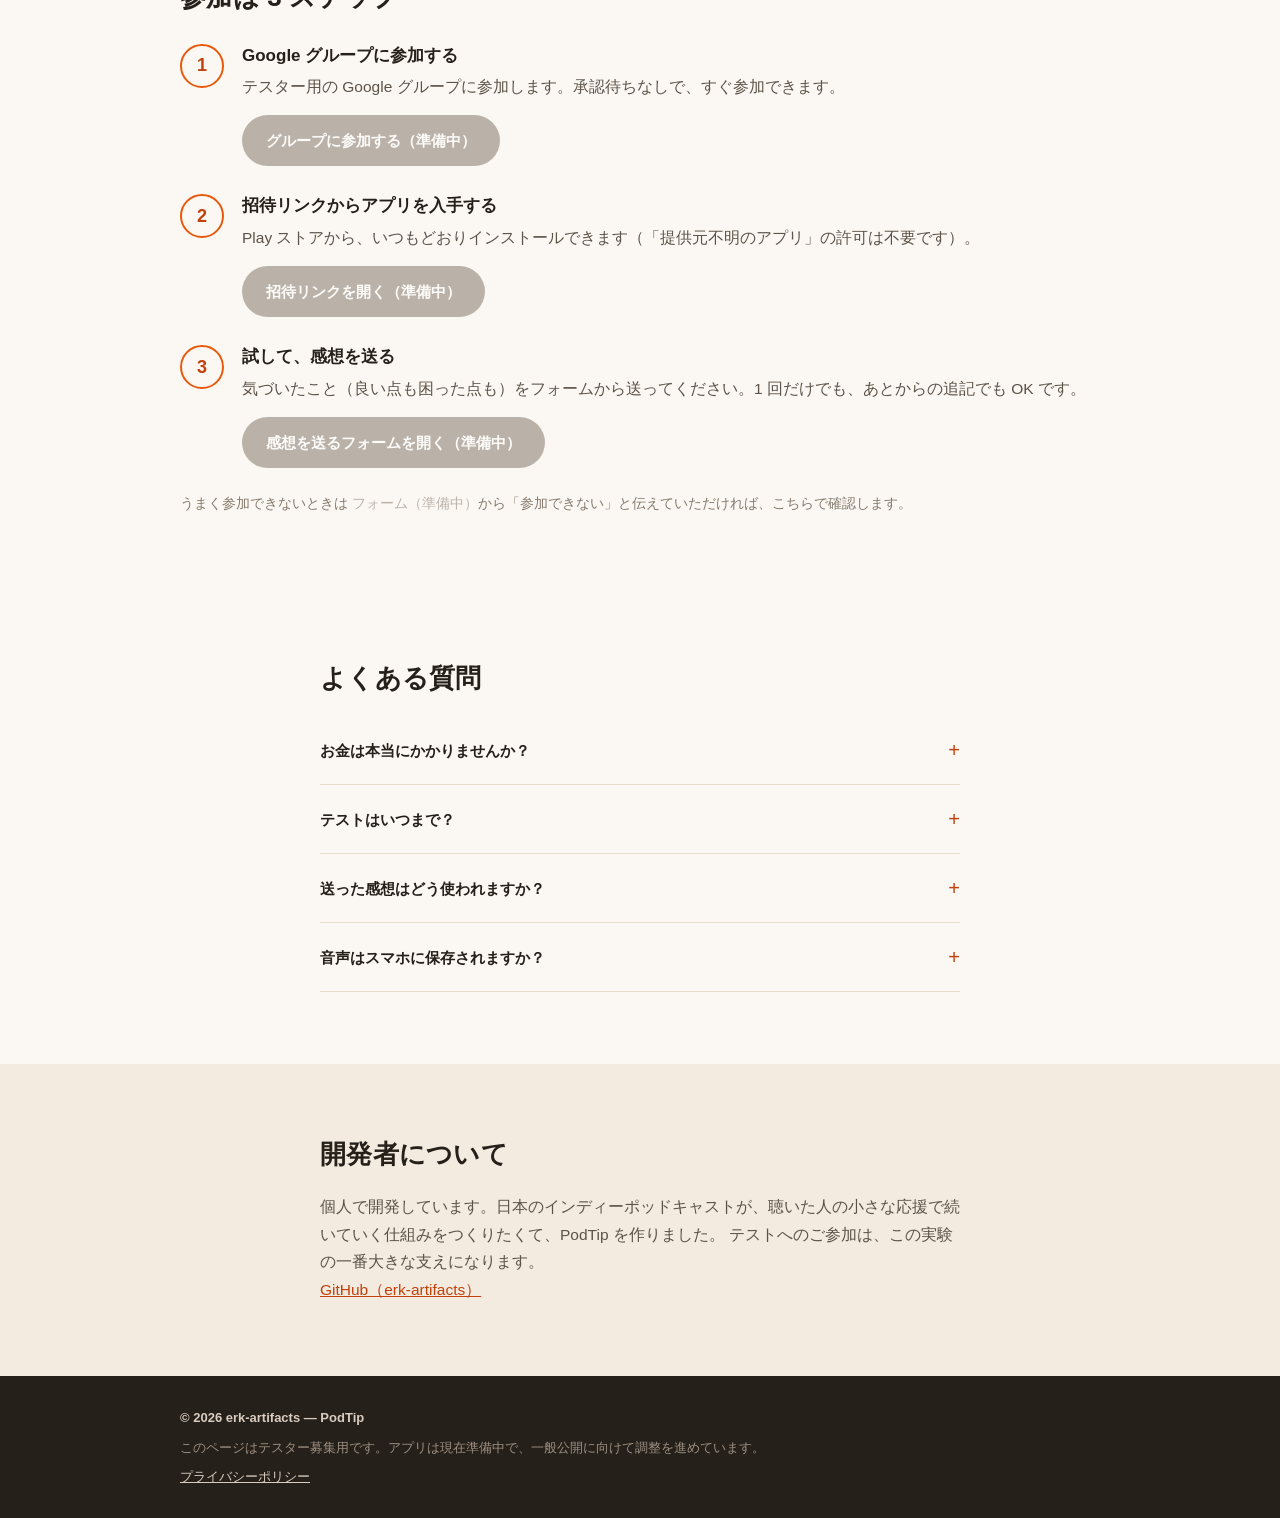
==== commit f54b7800: "応援リクエストの実態に合わせて文言を更新" ====
--- a/index.html
+++ b/index.html
@@ -5,13 +5,13 @@
   <!-- スマホ縦画面を基本にした設定（募集対象が Android スマホユーザーのため） -->
   <meta name="viewport" content="width=device-width, initial-scale=1">
 
-  <title>PodTip — ポッドキャスト投げ銭アプリ（テスター募集中）</title>
-  <meta name="description" content="好きなポッドキャストを聴いて、心に残った回に少額の応援を送れるアプリです。番組の検索・フォロー・続きから再生・キューに対応。Android クローズドテストのテスターを募集中です。">
+  <title>PodTip — ポッドキャスト応援アプリ（テスター募集中）</title>
+  <meta name="description" content="好きなポッドキャストを聴いて、心に残った回に ♡ で応援を届けられるアプリです。番組の検索・フォロー・続きから再生・キューに対応。Android クローズドテストのテスターを募集中です。">
 
   <!-- SNS でシェアされたときの見え方（OGP）。URL は公開後の住所に合わせてある -->
   <meta property="og:type" content="website">
   <meta property="og:url" content="https://erk-artifacts.github.io/podtip-website/">
-  <meta property="og:title" content="PodTip — ポッドキャスト投げ銭アプリ（テスター募集中）">
+  <meta property="og:title" content="PodTip — ポッドキャスト応援アプリ（テスター募集中）">
   <meta property="og:description" content="聴いたその回に、“ありがとう”を届けられる Android アプリ。クローズドテストのテスターを募集中です（お金はかかりません）。">
   <meta property="og:image" content="https://erk-artifacts.github.io/podtip-website/assets/icon.png">
 
@@ -40,7 +40,7 @@
         <p class="eyebrow">Android クローズドテスト実施中</p>
         <h1>聴いたその回に、<br><em>“ありがとう”</em>を届けられる。</h1>
         <p class="lead">
-          PodTip は、好きなポッドキャストを聴いて、心に残った回に少額の応援を送れるアプリです。
+          PodTip は、好きなポッドキャストを聴いて、心に残った回に ♡ で応援を届けられるアプリです。
           現在は公開前のテスト段階で、<strong>一緒に試してくださるテスターを募集中</strong>です。
         </p>
         <div class="hero-cta">
@@ -69,14 +69,14 @@
           <div class="player-actions">
             <button type="button" class="tip-button" id="tipDemo">
               <span class="tip-heart" aria-hidden="true">♡</span>
-              応援する<span class="tip-sub">¥120・デモ</span>
+              応援する<span class="tip-sub">リクエスト・デモ</span>
             </button>
             <p class="player-note">♡ を押すと、いま聴いている位置に「ありがとう」が届きます（ページ内のお試しです）</p>
           </div>
           <!-- 押したときの「届きました」表示（音は出ません） -->
           <p class="player-toast" id="playerToast" role="status" aria-live="polite"></p>
           <figcaption class="player-caption">
-            再生画面のイメージ。実際のアプリでは ¥120 / ¥500 / ¥1,000 と 100 字までのメッセージを送れます。
+            再生画面のイメージ。実際のアプリでは ♡ 応援リクエストとして、配信者に気持ちが届きます（お金はかかりません）。
           </figcaption>
         </figure>
       </div>
@@ -91,14 +91,14 @@
             <h3>リスナーの方へ</h3>
             <ul class="aud-list">
               <li><strong>番組を探して、聴く</strong> — Apple Podcasts に登録された番組を検索・フォロー。続きから再生、次に再生（キュー）、スリープタイマー、速度変更にも対応します</li>
-              <li><strong>気に入った回に ♡ 応援</strong> — ¥120 / ¥500 / ¥1,000 から選んで、100 字までのメッセージを添えられます</li>
-              <li><strong>「この瞬間に応援」</strong> — 聴いている位置（例: 12:34）を添えて送れるので、「このお話が好きでした」と届けられます</li>
+              <li><strong>気に入った回に ♡ 応援リクエスト</strong> — 「応援したい」の気持ちを、お金を払わずに送れます（匿名・1 番組につき 1 回）</li>
+              <li><strong>「この瞬間に応援」</strong> — ♡ を押したときの聴いている位置（例: 12:34）も添えて届くので、「このお話が好きでした」が伝わります</li>
             </ul>
           </section>
           <section class="aud">
             <h3>配信者の方へ</h3>
             <ul class="aud-list">
-              <li><strong>応援が見えるダッシュボード</strong> — 自分の番組に届いた応援を、エピソード別・再生位置つきで確認できます</li>
+              <li><strong>応援リクエストが見えるダッシュボード</strong> — リスナーから ♡ 応援リクエストが何件届いたかを確認できます</li>
               <li><strong>簡単な本人確認</strong> — 番組の説明欄に確認コードを一時的に貼るだけで「確認済み」バッジが付きます（書類は不要）</li>
             </ul>
           </section>
@@ -129,8 +129,8 @@
           </li>
           <li>
             <figure>
-              <img class="screenshot" src="assets/screenshots/03-tip.png" alt="応援の送信画面。金額（¥120 / ¥500 / ¥1,000）とメッセージ、再生位置を選んで送る様子">
-              <figcaption>応援 — 金額とメッセージと「この瞬間」を送る</figcaption>
+              <img class="screenshot" src="assets/screenshots/03-tip.png" alt="応援の送信画面。♡ 応援リクエストとして、聴いている回の情報とともに気持ちを送る様子">
+              <figcaption>応援 — ♡ で気持ちを送る（画像は更新予定です）</figcaption>
             </figure>
           </li>
         </ul>
@@ -159,7 +159,7 @@
             <dd>
               <ol class="todo">
                 <li>いつも聴いているポッドキャストを、PodTip で聴いてみる</li>
-                <li>「♡ 応援」を、テスト用カードで数回試してみる</li>
+                <li>「♡ 応援リクエスト」を数回試してみる（お金はかかりません）</li>
                 <li>週 1 回くらい、気づいたことをフォームから送る</li>
               </ol>
             </dd>
@@ -170,10 +170,9 @@
         <aside class="notice">
           <h3>お金は一切かかりません</h3>
           <p>
-            テスト版では、すべての決済が Stripe のテストモードで行われます。
-            <strong>実際の請求は一切発生しません。</strong>
-            カード番号は必ずテスト用の <code>4242 4242 4242 4242</code> を使ってください
-            （有効期限は未来の任意の年月、CVC は任意の 3 桁。本物のカード番号は入力しないでください）。
+            今回のテスト版には<strong>決済機能がありません</strong>。請求も引き落としも一切発生しません。
+            ♡ を押すと「応援したい」の申し送り（応援リクエスト）として配信者に届きます。
+            応援（投げ銭）を受け取る仕組みは、ストアの決済ルールへの対応を進めたうえで改めてご案内する予定です。
           </p>
         </aside>
 
@@ -227,7 +226,7 @@
         <div class="faq">
           <details>
             <summary>お金は本当にかかりませんか？</summary>
-            <p>かかりません。テスト版ではすべての決済がテストモードで行われ、請求も引き落としも発生しません。応援の金額は記録されますが、実際のお金は動きません。</p>
+            <p>かかりません。今回のテスト版には決済機能がなく、♡ 応援リクエストは無料で送れます。請求も引き落としも発生しません。</p>
           </details>
           <details>
             <summary>テストはいつまで？</summary>
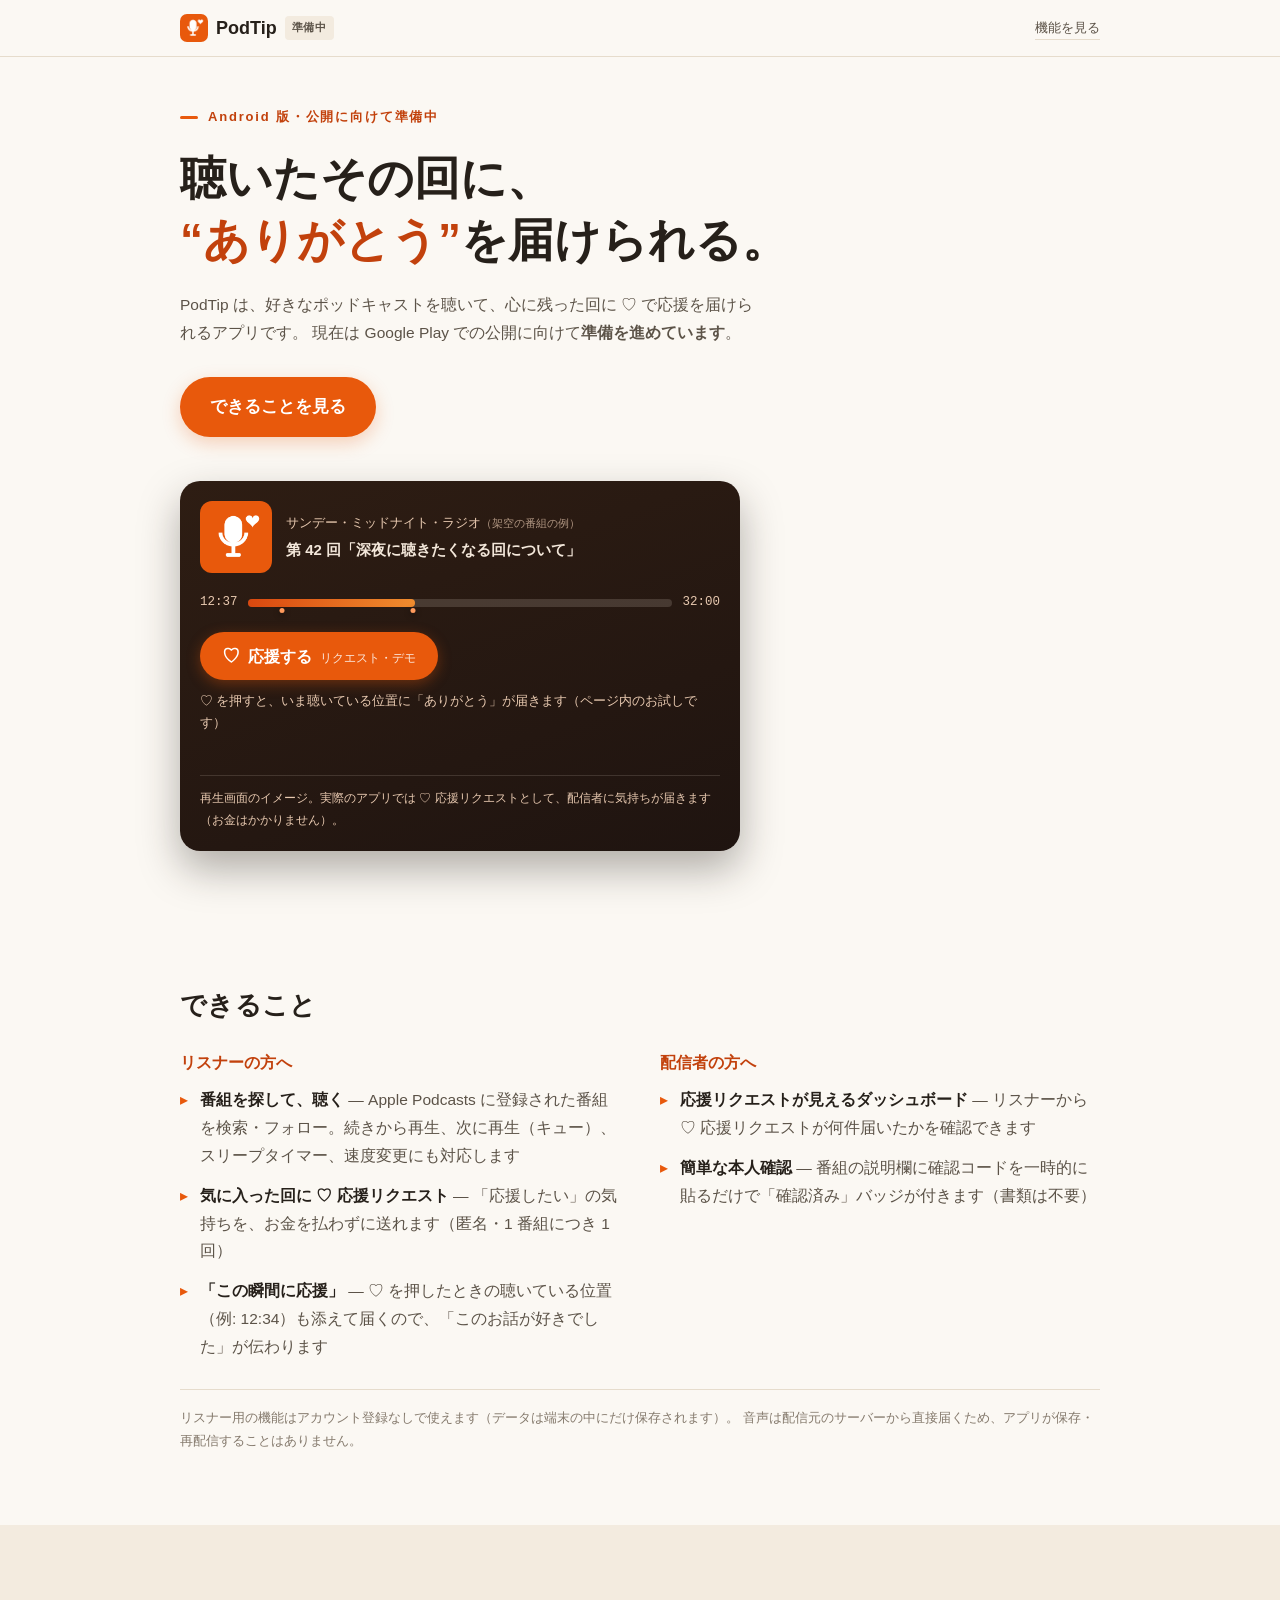
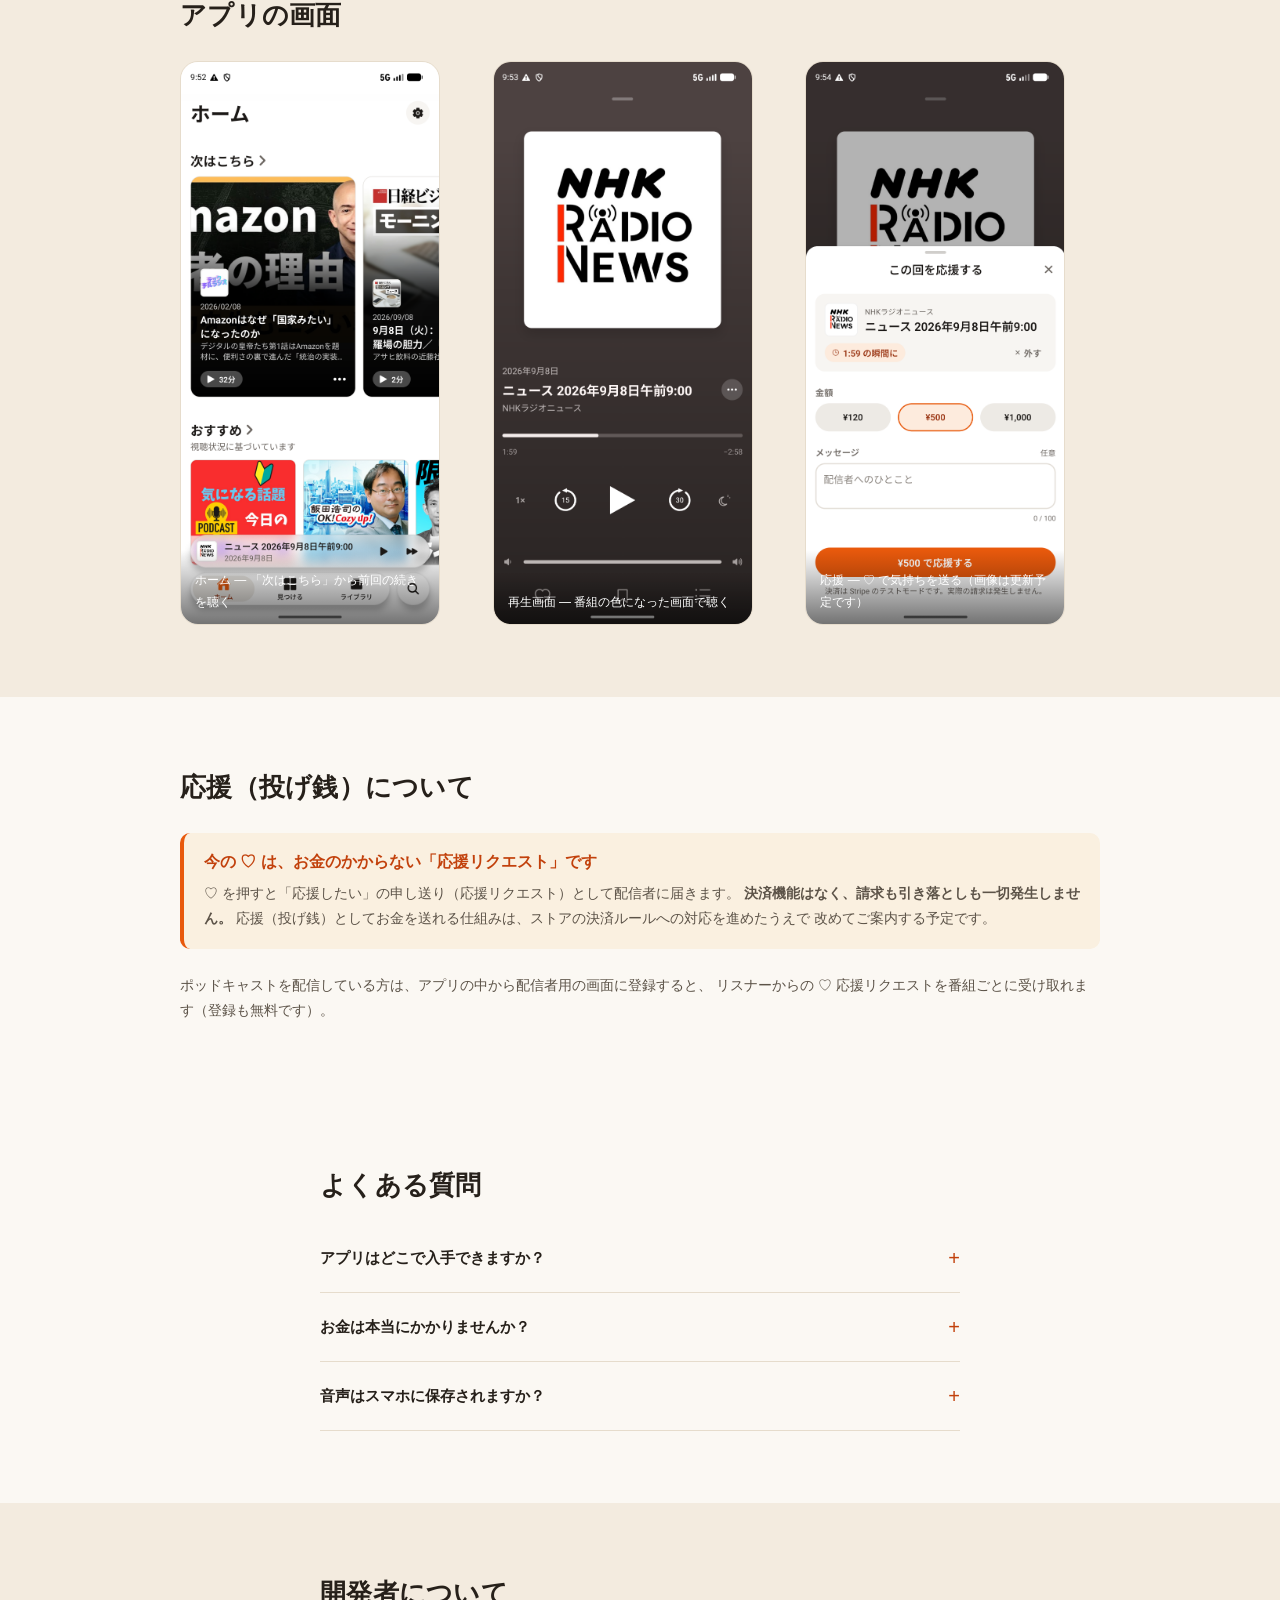
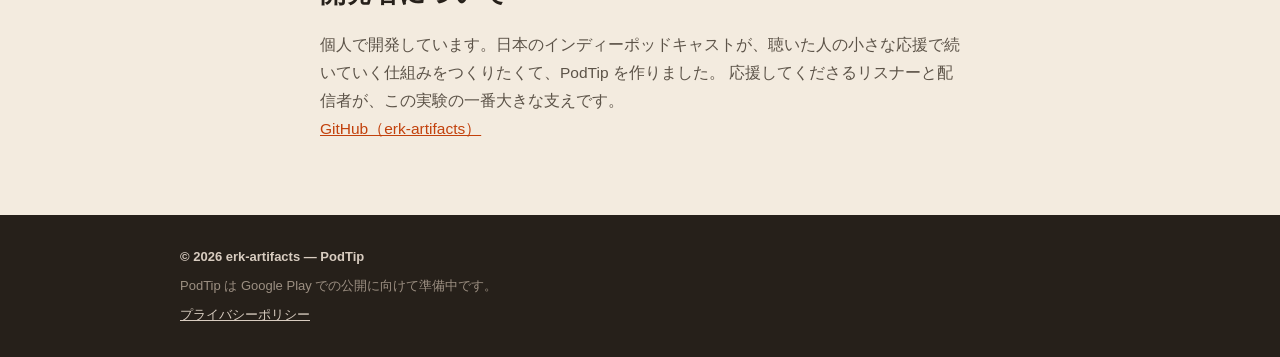
==== commit 1b2fd9e8: "クローズドテスト終了に合わせてアプリ紹介ページに作り変える テスター募集セクション(要項・参加 3 ステップ)を外し、 「応援(投げ銭)について」(決済なしの説明と投げ銭準備中の案内)に置き換えた。 " ====
--- a/index.html
+++ b/index.html
@@ -2,17 +2,17 @@
 <html lang="ja">
 <head>
   <meta charset="utf-8">
-  <!-- スマホ縦画面を基本にした設定（募集対象が Android スマホユーザーのため） -->
+  <!-- スマホ縦画面を基本にした設定（Android スマホでの閲覧が主な想定のため） -->
   <meta name="viewport" content="width=device-width, initial-scale=1">
 
-  <title>PodTip — ポッドキャスト応援アプリ（テスター募集中）</title>
-  <meta name="description" content="好きなポッドキャストを聴いて、心に残った回に ♡ で応援を届けられるアプリです。番組の検索・フォロー・続きから再生・キューに対応。Android クローズドテストのテスターを募集中です。">
+  <title>PodTip — ポッドキャスト応援アプリ</title>
+  <meta name="description" content="好きなポッドキャストを聴いて、心に残った回に ♡ で応援を届けられるアプリです。番組の検索・フォロー・続きから再生・キューに対応。Google Play での公開に向けて準備中です。">
 
   <!-- SNS でシェアされたときの見え方（OGP）。URL は公開後の住所に合わせてある -->
   <meta property="og:type" content="website">
   <meta property="og:url" content="https://erk-artifacts.github.io/podtip-website/">
-  <meta property="og:title" content="PodTip — ポッドキャスト応援アプリ（テスター募集中）">
-  <meta property="og:description" content="聴いたその回に、“ありがとう”を届けられる Android アプリ。クローズドテストのテスターを募集中です（お金はかかりません）。">
+  <meta property="og:title" content="PodTip — ポッドキャスト応援アプリ">
+  <meta property="og:description" content="聴いたその回に、“ありがとう”を届けられる Android アプリ。Google Play での公開に向けて準備中です。">
   <meta property="og:image" content="https://erk-artifacts.github.io/podtip-website/assets/icon.png">
 
   <link rel="icon" href="assets/favicon.png">
@@ -26,9 +26,9 @@
       <p class="brand">
         <img class="brand-icon" src="assets/icon.png" alt="" width="28" height="28">
         <span>PodTip</span>
-        <span class="badge">テスト版</span>
+        <span class="badge">準備中</span>
       </p>
-      <a class="header-link" href="#join">参加要項へ</a>
+      <a class="header-link" href="#about">機能を見る</a>
     </div>
   </header>
 
@@ -37,15 +37,14 @@
     <!-- ==================== ヒーロー（一番伝えたいこと） ==================== -->
     <section class="hero">
       <div class="wrap">
-        <p class="eyebrow">Android クローズドテスト実施中</p>
+        <p class="eyebrow">Android 版・公開に向けて準備中</p>
         <h1>聴いたその回に、<br><em>“ありがとう”</em>を届けられる。</h1>
         <p class="lead">
           PodTip は、好きなポッドキャストを聴いて、心に残った回に ♡ で応援を届けられるアプリです。
-          現在は公開前のテスト段階で、<strong>一緒に試してくださるテスターを募集中</strong>です。
+          現在は Google Play での公開に向けて<strong>準備を進めています</strong>。
         </p>
         <div class="hero-cta">
-          <a class="cta" href="#join">テスターに参加する（無料）</a>
-          <p class="cta-note">Google アカウントがあれば誰でも参加できます。いつでもやめられます。</p>
+          <a class="cta" href="#about">できることを見る</a>
         </div>
 
         <!-- アプリの再生画面を模した「動くデモ」。
@@ -137,84 +136,24 @@
       </div>
     </section>
 
-    <!-- ==================== テスター募集要項 ==================== -->
-    <section class="section" id="join">
-      <div class="wrap">
-        <h2>テスター募集要項</h2>
-        <dl class="terms">
-          <div class="term">
-            <dt>対象</dt>
-            <dd>Android のスマホをお使い方（今回のテストでは iPhone は対象外です）</dd>
-          </div>
-          <div class="term">
-            <dt>期間</dt>
-            <dd>クローズドテストの開始から <strong>14 日間</strong>を予定しています</dd>
-          </div>
-          <div class="term">
-            <dt>参加条件</dt>
-            <dd>Google アカウントをお持ちであること。参加も退出も自由です</dd>
-          </div>
-          <div class="term">
-            <dt>やっていただくこと</dt>
-            <dd>
-              <ol class="todo">
-                <li>いつも聴いているポッドキャストを、PodTip で聴いてみる</li>
-                <li>「♡ 応援リクエスト」を数回試してみる（お金はかかりません）</li>
-                <li>週 1 回くらい、気づいたことをフォームから送る</li>
-              </ol>
-            </dd>
-          </div>
-        </dl>
-
+    <!-- ==================== 応援（投げ銭）について ==================== -->
+    <section class="section" id="support">
+      <div class="wrap">
+        <h2>応援（投げ銭）について</h2>
         <!-- 一番誤解されやすい点（お金）を、ここではっきり伝える -->
         <aside class="notice">
-          <h3>お金は一切かかりません</h3>
+          <h3>今の ♡ は、お金のかからない「応援リクエスト」です</h3>
           <p>
-            今回のテスト版には<strong>決済機能がありません</strong>。請求も引き落としも一切発生しません。
             ♡ を押すと「応援したい」の申し送り（応援リクエスト）として配信者に届きます。
-            応援（投げ銭）を受け取る仕組みは、ストアの決済ルールへの対応を進めたうえで改めてご案内する予定です。
+            <strong>決済機能はなく、請求も引き落としも一切発生しません。</strong>
+            応援（投げ銭）としてお金を送れる仕組みは、ストアの決済ルールへの対応を進めたうえで
+            改めてご案内する予定です。
           </p>
         </aside>
 
         <p class="creator-call">
-          ポッドキャストを配信している方は、リスナーとして参加しながら「応援を受け取る側」も試せます
-          （アプリの中から配信者用の画面に登録できます）。配信者目線の感想は特に助かります。
-        </p>
-      </div>
-    </section>
-
-    <!-- ==================== 参加の手順 ==================== -->
-    <section class="section section-dark">
-      <div class="wrap">
-        <h2>参加は 3 ステップ</h2>
-        <ol class="steps">
-          <li class="step">
-            <p class="step-num" aria-hidden="true">1</p>
-            <div class="step-body">
-              <h3>Google グループに参加する</h3>
-              <p>テスター用の Google グループに参加します。承認待ちなしで、すぐ参加できます。</p>
-              <a class="button" data-url="googleGroup" target="_blank" rel="noopener">グループに参加する</a>
-            </div>
-          </li>
-          <li class="step">
-            <p class="step-num" aria-hidden="true">2</p>
-            <div class="step-body">
-              <h3>招待リンクからアプリを入手する</h3>
-              <p>Play ストアから、いつもどおりインストールできます（「提供元不明のアプリ」の許可は不要です）。</p>
-              <a class="button" data-url="optIn" target="_blank" rel="noopener">招待リンクを開く</a>
-            </div>
-          </li>
-          <li class="step">
-            <p class="step-num" aria-hidden="true">3</p>
-            <div class="step-body">
-              <h3>試して、感想を送る</h3>
-              <p>気づいたこと（良い点も困った点も）をフォームから送ってください。1 回だけでも、あとからの追記でも OK です。</p>
-              <a class="button" data-url="feedback" target="_blank" rel="noopener">感想を送るフォームを開く</a>
-            </div>
-          </li>
-        </ol>
-        <p class="steps-note">
-          うまく参加できないときは <a class="inline-link" data-url="feedback" target="_blank" rel="noopener">フォーム</a>から「参加できない」と伝えていただければ、こちらで確認します。
+          ポッドキャストを配信している方は、アプリの中から配信者用の画面に登録すると、
+          リスナーからの ♡ 応援リクエストを番組ごとに受け取れます（登録も無料です）。
         </p>
       </div>
     </section>
@@ -225,16 +164,12 @@
         <h2>よくある質問</h2>
         <div class="faq">
           <details>
-            <summary>お金は本当にかかりませんか？</summary>
-            <p>かかりません。今回のテスト版には決済機能がなく、♡ 応援リクエストは無料で送れます。請求も引き落としも発生しません。</p>
+            <summary>アプリはどこで入手できますか？</summary>
+            <p>Google Play での公開に向けて準備中です。公開できたらこのページでお知らせします。</p>
           </details>
           <details>
-            <summary>テストはいつまで？</summary>
-            <p>開始から 14 日間を予定しています。途中でやめるのも自由です（グループから退出するだけです）。</p>
-          </details>
-          <details>
-            <summary>送った感想はどう使われますか？</summary>
-            <p>アプリの改善のためだけに使います。感想の内容を、個人を特定できる形で公開することはありません。</p>
+            <summary>お金は本当にかかりませんか？</summary>
+            <p>かかりません。今のところ決済機能がなく、♡ 応援リクエストは無料で送れます。請求も引き落としも発生しません。</p>
           </details>
           <details>
             <summary>音声はスマホに保存されますか？</summary>
@@ -250,7 +185,7 @@
         <h2>開発者について</h2>
         <p class="dev-text">
           個人で開発しています。日本のインディーポッドキャストが、聴いた人の小さな応援で続いていく仕組みをつくりたくて、PodTip を作りました。
-          テストへのご参加は、この実験の一番大きな支えになります。
+          応援してくださるリスナーと配信者が、この実験の一番大きな支えです。
         </p>
         <p><a class="inline-link" href="https://github.com/erk-artifacts" target="_blank" rel="noopener">GitHub（erk-artifacts）</a></p>
       </div>
@@ -262,12 +197,12 @@
   <footer class="site-footer">
     <div class="wrap">
       <p class="footer-brand">© 2026 erk-artifacts — PodTip</p>
-      <p class="footer-note">このページはテスター募集用です。アプリは現在準備中で、一般公開に向けて調整を進めています。</p>
+      <p class="footer-note">PodTip は Google Play での公開に向けて準備中です。</p>
       <p class="footer-note"><a href="privacy.html" style="color:#D8CCC0">プライバシーポリシー</a></p>
     </div>
   </footer>
 
-  <!-- 参加に必要な URL をまとめた設定ファイル（js/config.js）を読み込んでから、動作を書いた main.js を読み込みます -->
+  <!-- お問い合わせ先など（js/config.js。プライバシーポリシーページが使います）を読み込んでから、動作を書いた main.js を読み込みます -->
   <script src="js/config.js"></script>
   <script src="js/main.js"></script>
 </body>
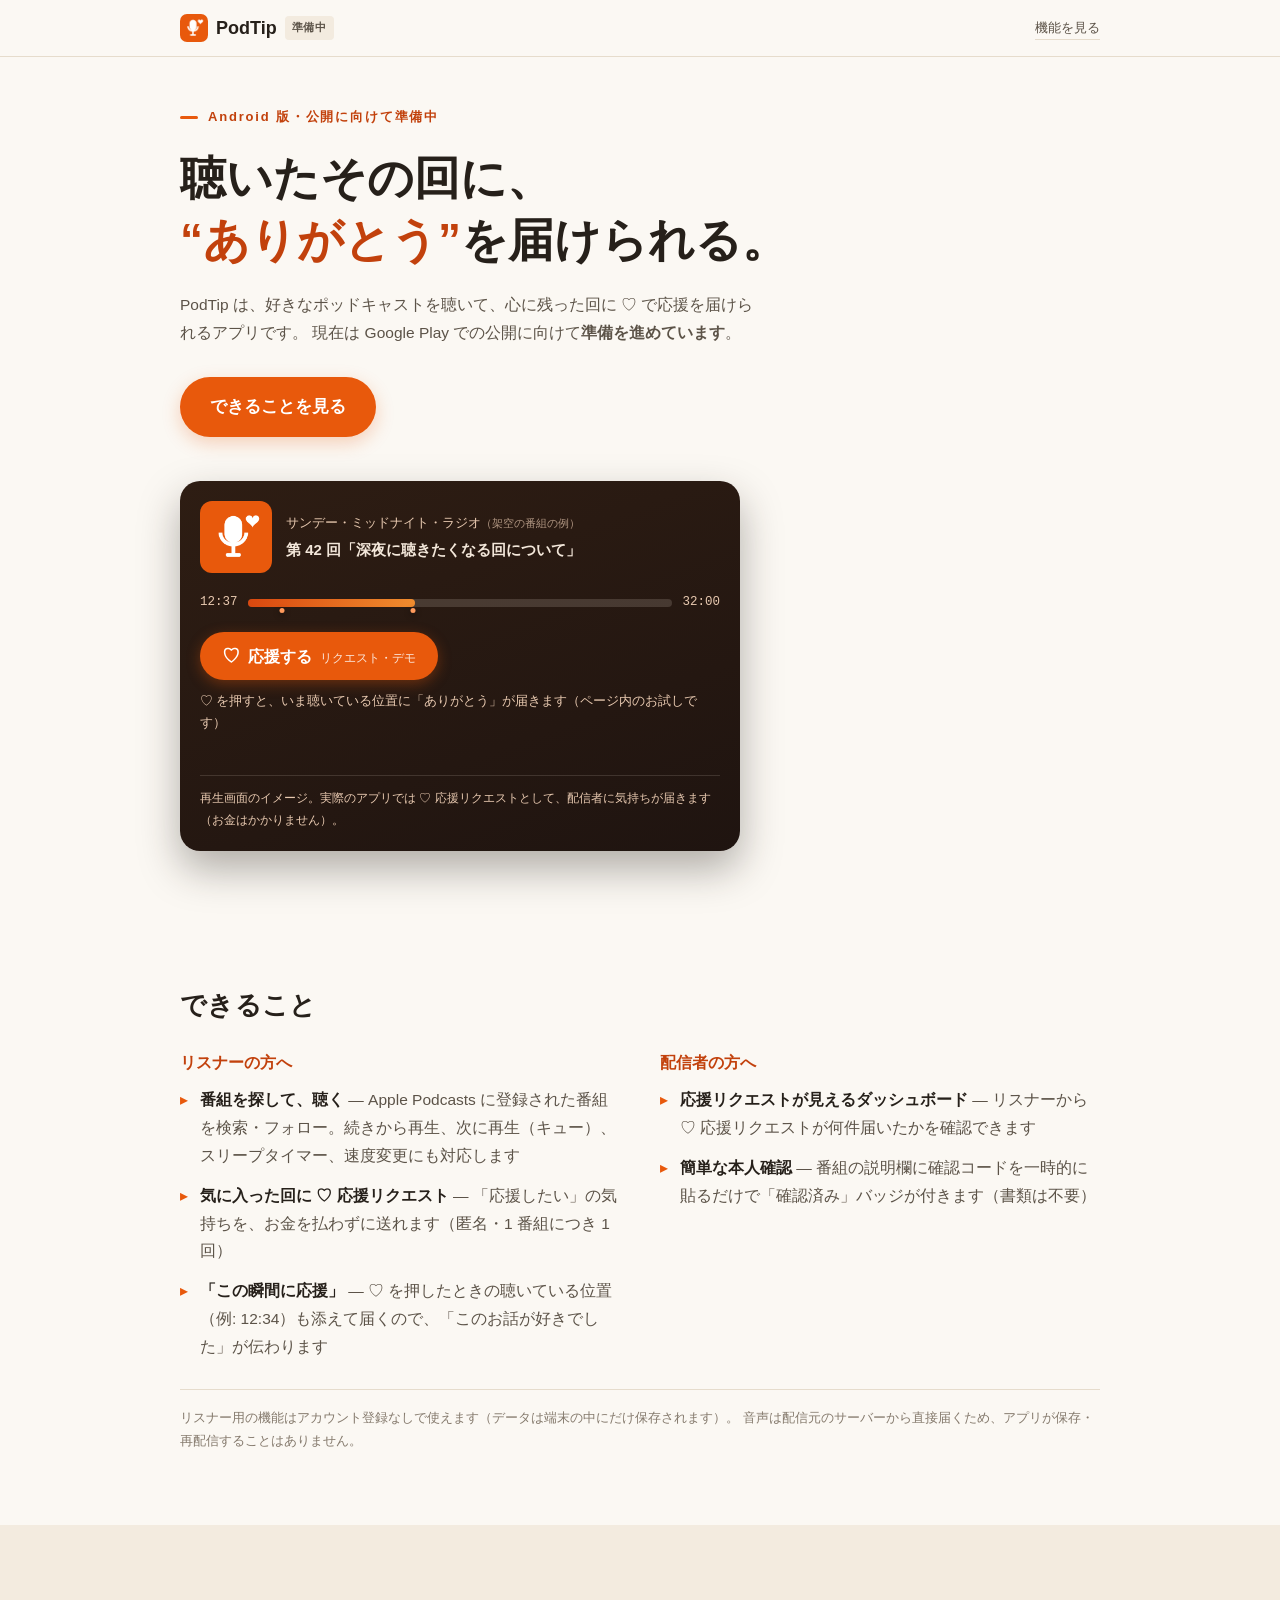
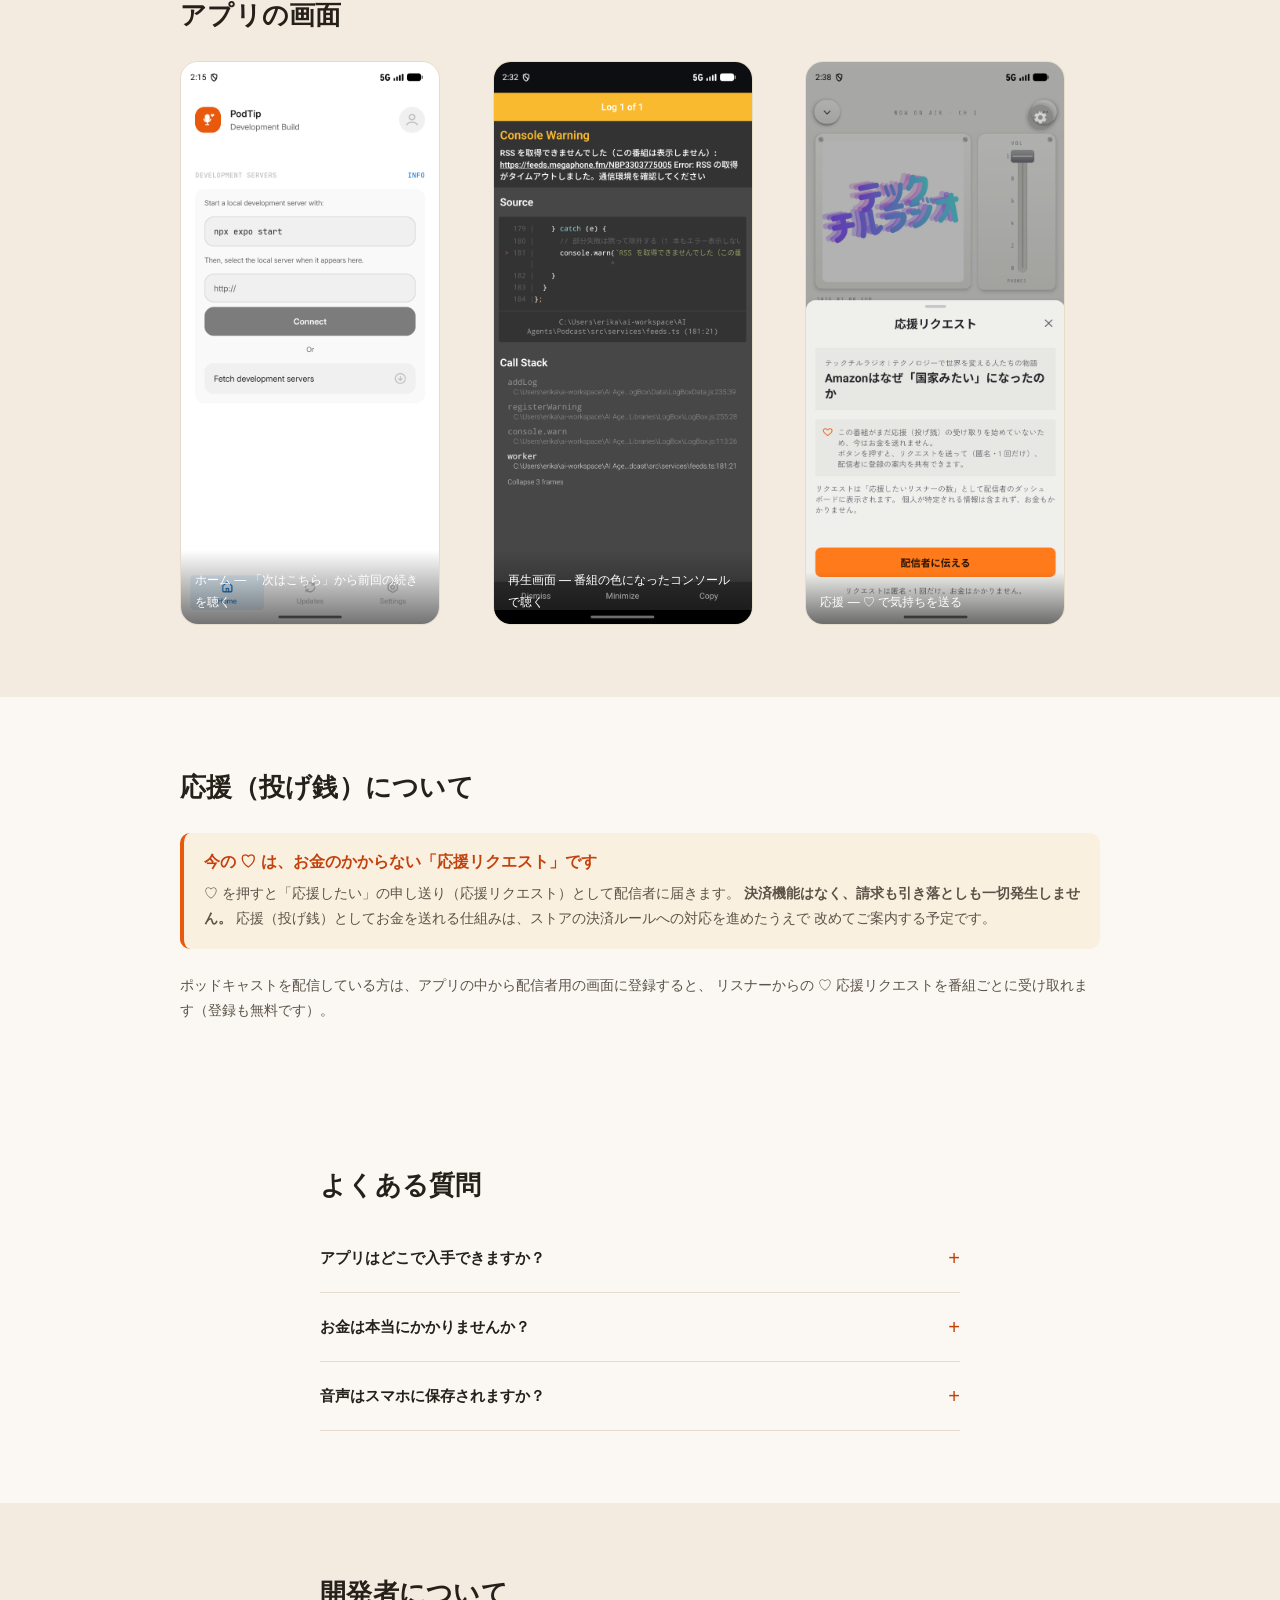
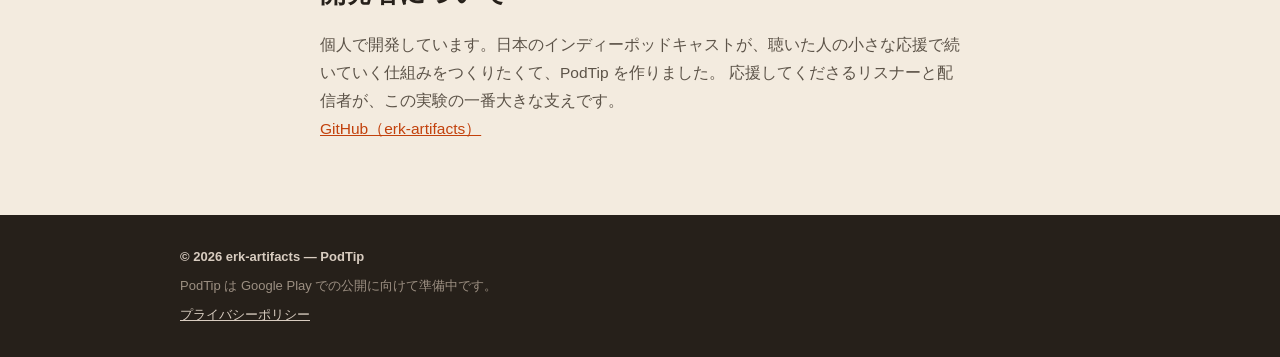
==== commit bf3c774f: "スクリーンショットをコンソールデザインの最新版に更新する 9/8 撮影の旧デザイン（1.0.0 頃）から、コンソールリデザイン後の 最新画面（ホーム・再生画面・応援リクエスト）に差し替えた。 alt " ====
--- a/index.html
+++ b/index.html
@@ -116,20 +116,20 @@
         <ul class="shots">
           <li>
             <figure>
-              <img class="screenshot" src="assets/screenshots/01-home.png" alt="ホーム画面。「次はこちら」という続きから聴ける回のカードが並んでいる様子">
+              <img class="screenshot" src="assets/screenshots/01-home.png" alt="ホーム画面。ダークなコンソール風のデザインで、「次はこちら」という続きから聴ける回のカードと人気の番組が並んでいる様子">
               <figcaption>ホーム — 「次はこちら」から前回の続きを聴く</figcaption>
             </figure>
           </li>
           <li>
             <figure>
-              <img class="screenshot" src="assets/screenshots/02-player.png" alt="再生画面。番組アートワークの色を使った大きな画面で、シークバーや速度、スリープタイマーなどの操作が並んでいる様子">
-              <figcaption>再生画面 — 番組の色になった画面で聴く</figcaption>
+              <img class="screenshot" src="assets/screenshots/02-player.png" alt="再生画面。番組アートワークの色に染まったコンソール風の画面で、テープカウンター風の時刻表示・シークバー・速度やスリープタイマーの操作が並んでいる様子">
+              <figcaption>再生画面 — 番組の色になったコンソールで聴く</figcaption>
             </figure>
           </li>
           <li>
             <figure>
-              <img class="screenshot" src="assets/screenshots/03-tip.png" alt="応援の送信画面。♡ 応援リクエストとして、聴いている回の情報とともに気持ちを送る様子">
-              <figcaption>応援 — ♡ で気持ちを送る（画像は更新予定です）</figcaption>
+              <img class="screenshot" src="assets/screenshots/03-tip.png" alt="応援リクエストの送信画面。聴いている回の情報とともに「13:57 の瞬間に応援」のように再生位置を添えて、♡ の気持ちを送る様子">
+              <figcaption>応援 — ♡ で気持ちを送る</figcaption>
             </figure>
           </li>
         </ul>
--- a/css/style.css
+++ b/css/style.css
@@ -1,5 +1,5 @@
 /* ============================================================
-   PodTip テスター募集ページのスタイル
+   PodTip アプリ紹介ページのスタイル
    ------------------------------------------------------------
    色の考え方: ブランドのオレンジ（#E8590C）の「明るい面」と
    「暗い面（焦げたような濃い茶）」だけでページを作っています。
@@ -150,7 +150,6 @@
 }
 .cta:hover { background: #D9480F; transform: translateY(-1px); }
 .cta:active { transform: translateY(0); }
-.cta-note { margin-top: 12px; font-size: 13px; color: var(--muted); }
 
 /* ============================================================
    再生画面のデモ（このページの顔）
@@ -377,34 +376,8 @@
 }
 
 /* ============================================================
-   テスター募集要項
-   ============================================================ */
-.terms { margin-top: 28px; }
-.term {
-  display: grid;
-  gap: 4px;
-  padding: 14px 0;
-  border-bottom: 1px solid var(--line);
-}
-.term dt {
-  font-size: 13px;
-  font-weight: 700;
-  color: var(--brand-strong);
-  letter-spacing: .08em;
-}
-.term dd { margin: 0; color: var(--ink-soft); }
-.todo { display: grid; gap: 6px; }
-.todo li { position: relative; padding-left: 22px; }
-.todo li::before {
-  content: counter(list-item) ".";
-  position: absolute;
-  left: 0;
-  font-weight: 700;
-  color: var(--brand-strong);
-  font-variant-numeric: tabular-nums;
-}
-
-/* 「お金はかかりません」の強調枠 */
+   「お金はかかりません」の強調枠
+   ============================================================ */
 .notice {
   margin-top: 28px;
   background: #FAF0E0;
@@ -428,47 +401,9 @@
   color: var(--ink-soft);
 }
 
-/* ============================================================
-   参加は 3 ステップ
-   ============================================================ */
-.steps { margin-top: 28px; display: grid; gap: 28px; }
-.step { display: flex; gap: 18px; }
-.step-num {
-  flex: none;
-  width: 44px;
-  height: 44px;
-  display: grid;
-  place-items: center;
-  border: 2px solid var(--brand);
-  border-radius: 50%;
-  font-size: 18px;
-  font-weight: 800;
-  color: var(--brand-strong);
-  font-variant-numeric: tabular-nums;
-}
-.step-body h3 { font-size: 17px; font-weight: 800; }
-.step-body p { margin-top: 6px; color: var(--ink-soft); }
-
-.button {
-  display: inline-block;
-  margin-top: 14px;
-  background: var(--brand);
-  color: #fff;
-  font-size: 15px;
-  font-weight: 700;
-  text-decoration: none;
-  padding: 12px 24px;
-  border-radius: 999px;
-  transition: background .15s ease;
-}
-.button:hover { background: #D9480F; }
-
-/* URL がまだ未設定のボタン（js/main.js が付けた印） */
+/* ---------- URL がまだ未設定のリンク（js/main.js が付けた印） ---------- */
 .is-pending { opacity: .55; cursor: default; }
-a.button.is-pending { background: var(--muted); }
 .inline-link.is-pending { color: var(--muted); text-decoration: none; }
-
-.steps-note { margin-top: 24px; font-size: 13.5px; color: var(--muted); }
 .inline-link { color: var(--brand-strong); }
 
 /* ============================================================
@@ -523,9 +458,6 @@
   /* スクリーンショットを 3 枚横並びに */
   .shots { grid-template-columns: repeat(3, 1fr); }
   .shots figure { max-width: 260px; }
-
-  /* 募集要項を見開きっぽく 2 列に */
-  .term { grid-template-columns: 9em 1fr; gap: 16px; }
 }
 
 /* ============================================================
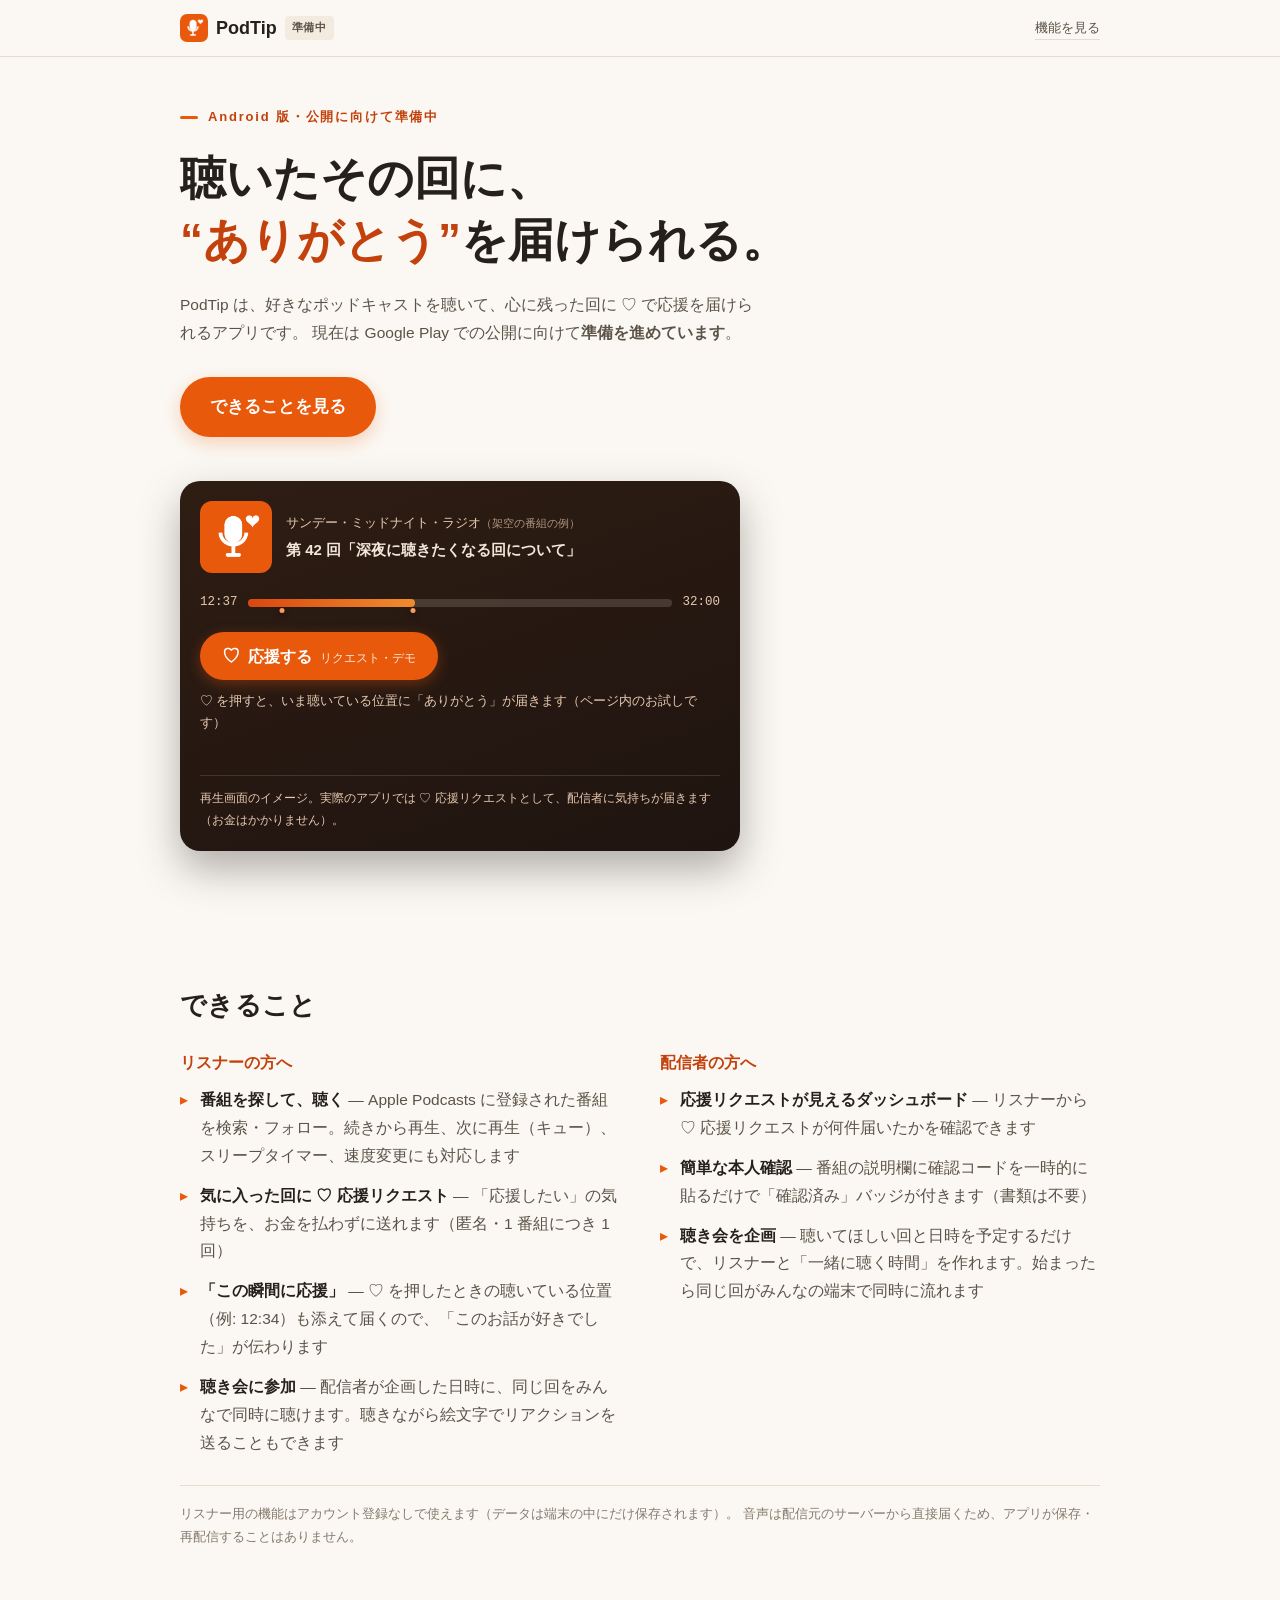
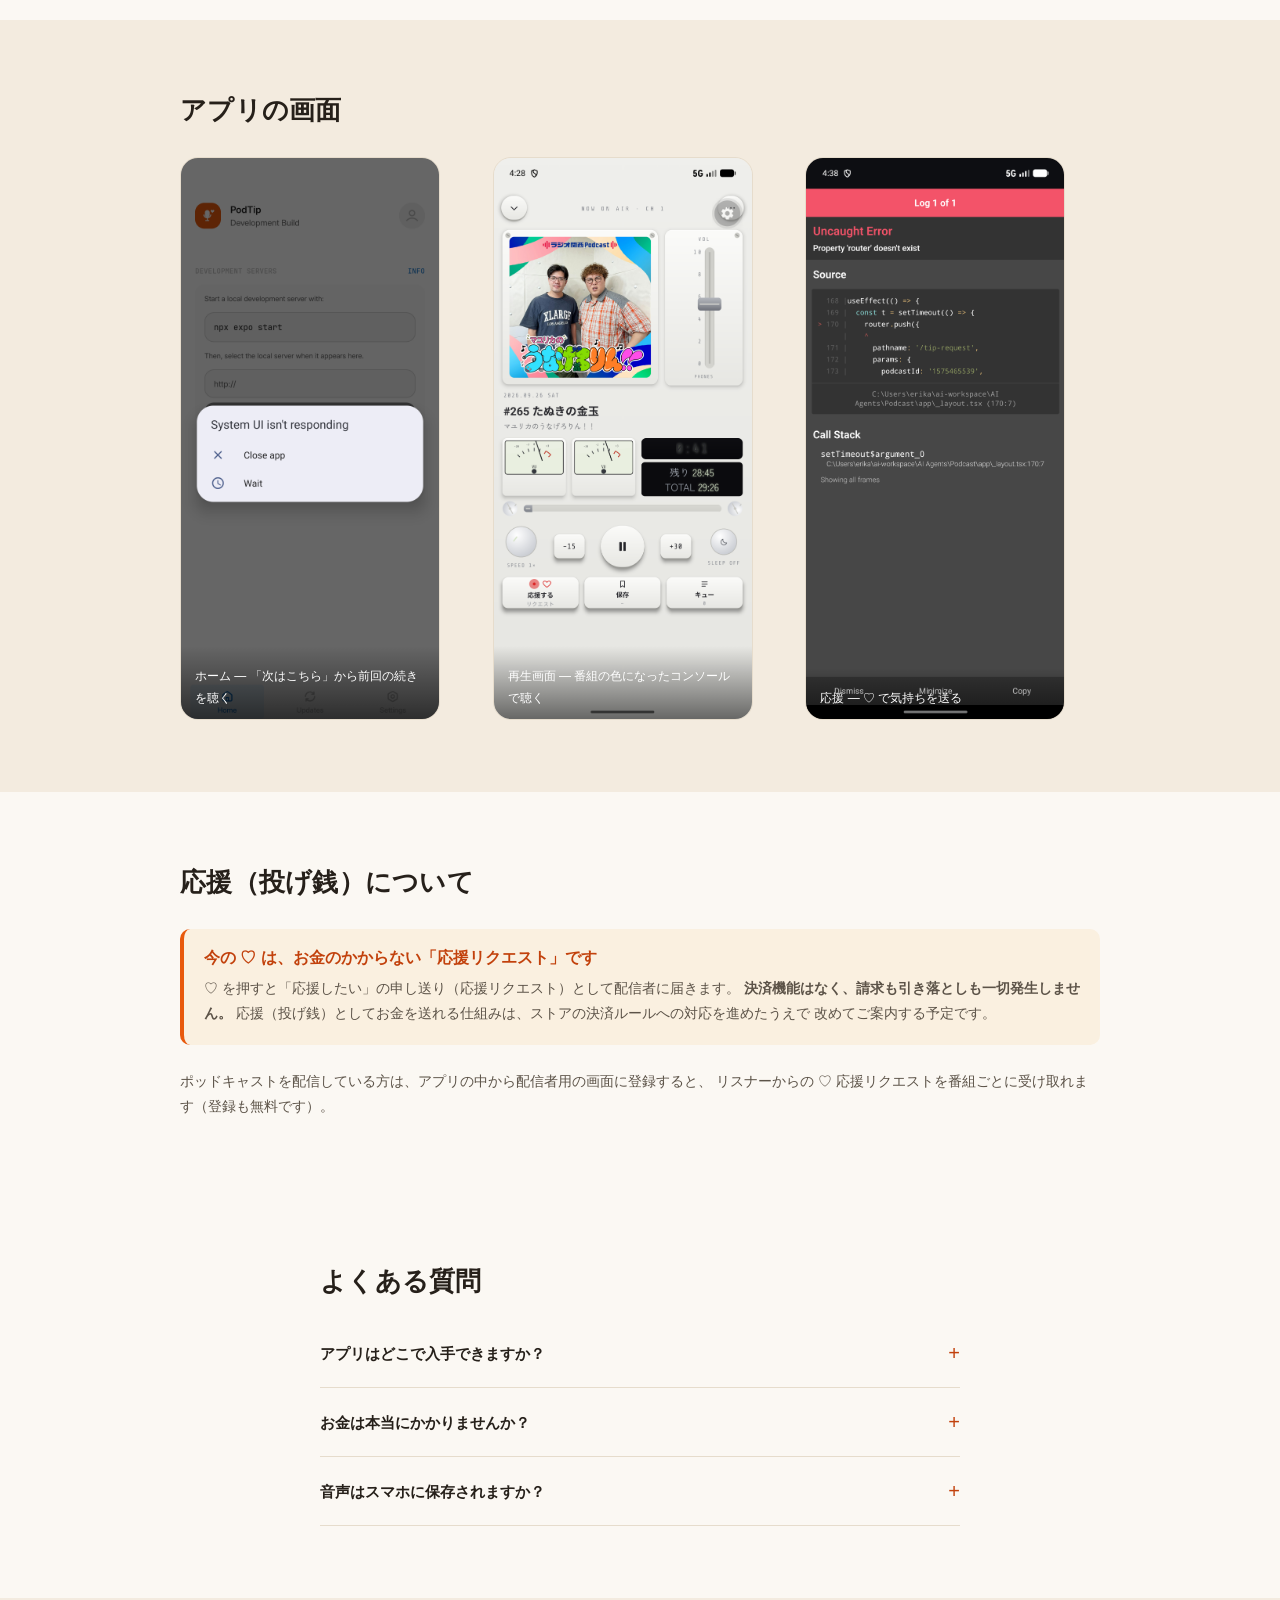
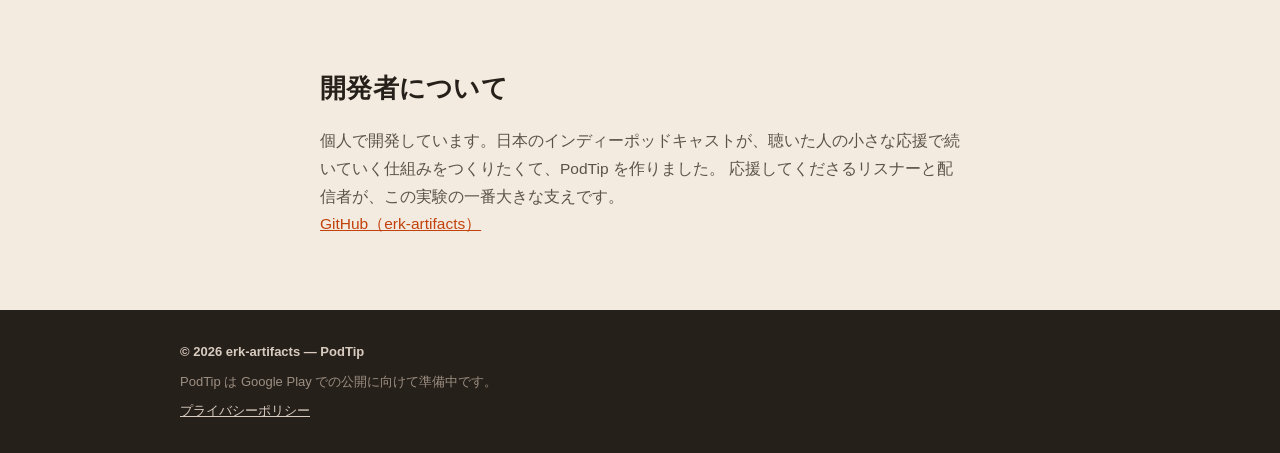
==== commit 49fe48a5: "スクリーンショットを警告表示の無い撮影に差し替え、聴き会の記載を追加する 前回差し替えた 3 枚は開発警告（LogBox）が画面に写り込んでいたため、 LogBox を無効化したうえで開発ビルドで撮り" ====
--- a/index.html
+++ b/index.html
@@ -92,6 +92,7 @@
               <li><strong>番組を探して、聴く</strong> — Apple Podcasts に登録された番組を検索・フォロー。続きから再生、次に再生（キュー）、スリープタイマー、速度変更にも対応します</li>
               <li><strong>気に入った回に ♡ 応援リクエスト</strong> — 「応援したい」の気持ちを、お金を払わずに送れます（匿名・1 番組につき 1 回）</li>
               <li><strong>「この瞬間に応援」</strong> — ♡ を押したときの聴いている位置（例: 12:34）も添えて届くので、「このお話が好きでした」が伝わります</li>
+              <li><strong>聴き会に参加</strong> — 配信者が企画した日時に、同じ回をみんなで同時に聴けます。聴きながら絵文字でリアクションを送ることもできます</li>
             </ul>
           </section>
           <section class="aud">
@@ -99,6 +100,7 @@
             <ul class="aud-list">
               <li><strong>応援リクエストが見えるダッシュボード</strong> — リスナーから ♡ 応援リクエストが何件届いたかを確認できます</li>
               <li><strong>簡単な本人確認</strong> — 番組の説明欄に確認コードを一時的に貼るだけで「確認済み」バッジが付きます（書類は不要）</li>
+              <li><strong>聴き会を企画</strong> — 聴いてほしい回と日時を予定するだけで、リスナーと「一緒に聴く時間」を作れます。始まったら同じ回がみんなの端末で同時に流れます</li>
             </ul>
           </section>
         </div>
@@ -128,7 +130,7 @@
           </li>
           <li>
             <figure>
-              <img class="screenshot" src="assets/screenshots/03-tip.png" alt="応援リクエストの送信画面。聴いている回の情報とともに「13:57 の瞬間に応援」のように再生位置を添えて、♡ の気持ちを送る様子">
+              <img class="screenshot" src="assets/screenshots/03-tip.png" alt="応援リクエストの送信画面。聴いている回の情報とともに「1:15 の瞬間に応援」のように再生位置を添えて、♡ の気持ちを送る様子">
               <figcaption>応援 — ♡ で気持ちを送る</figcaption>
             </figure>
           </li>
